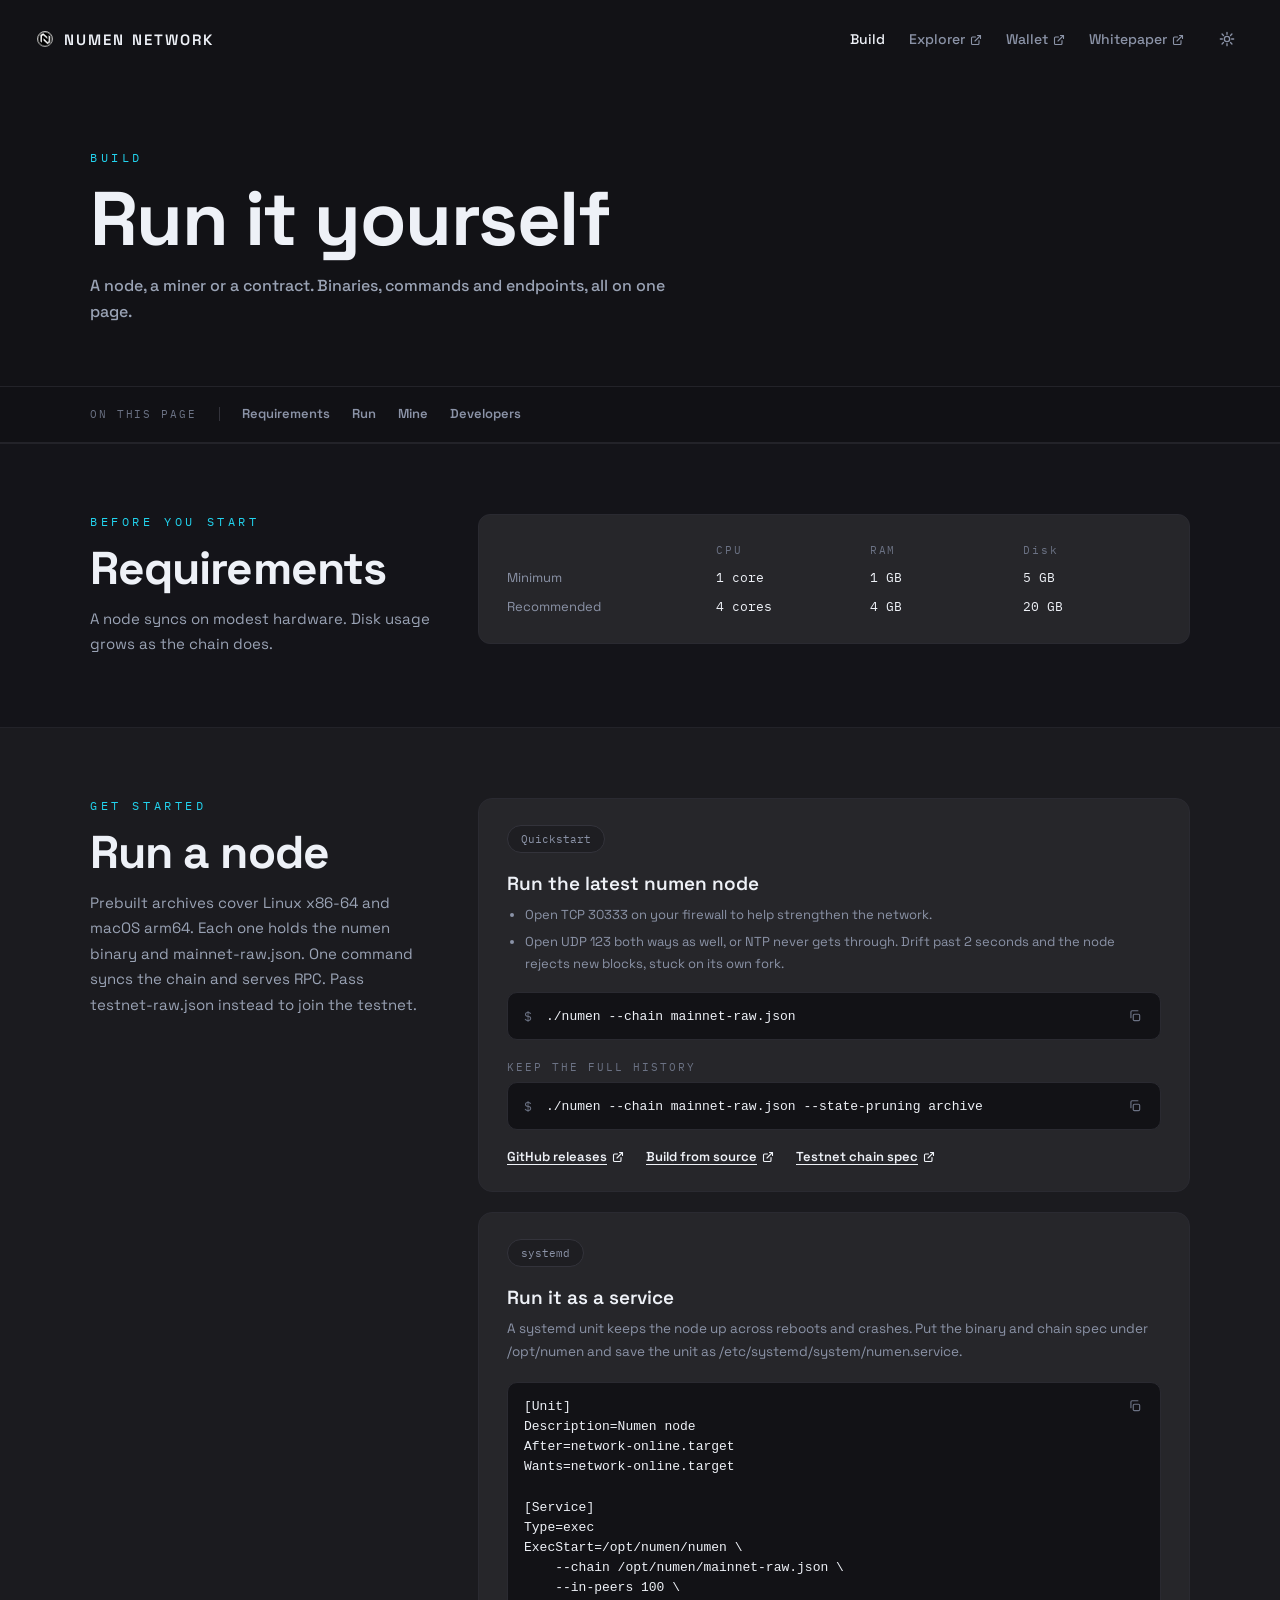
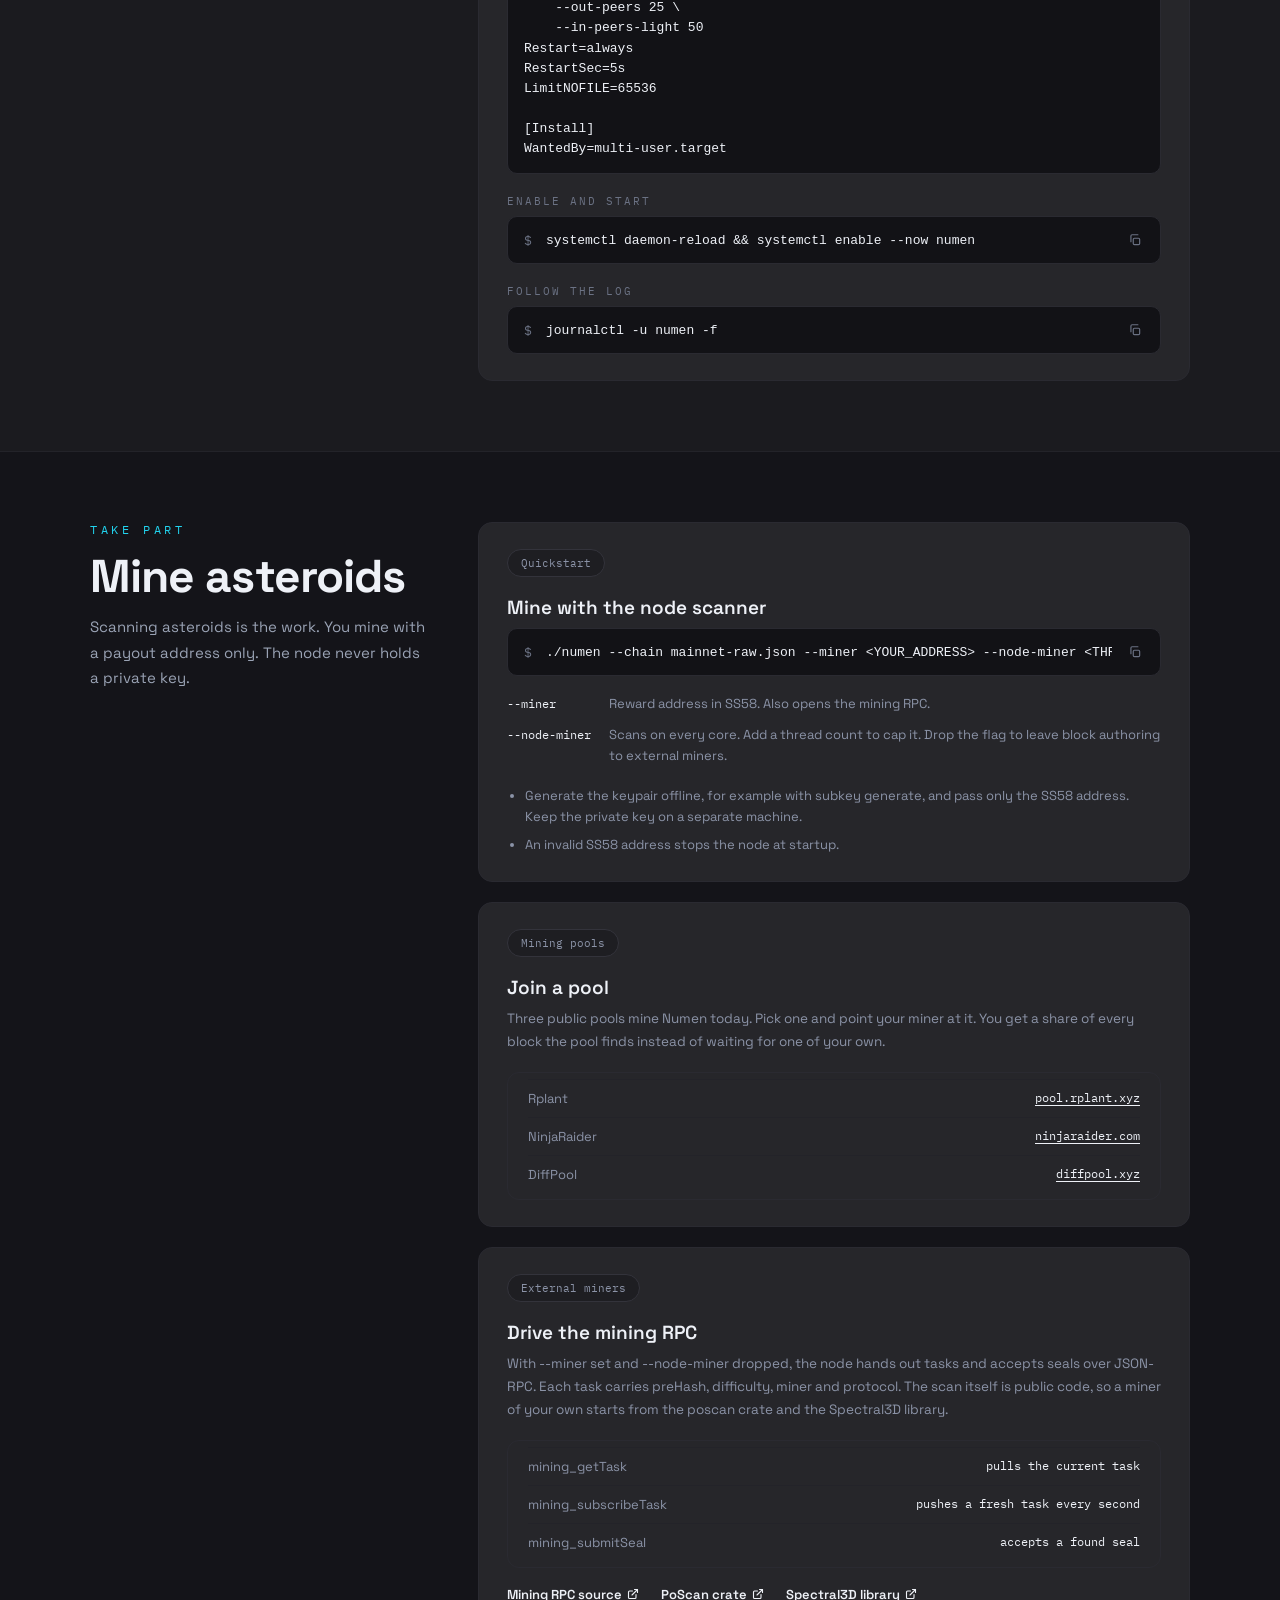
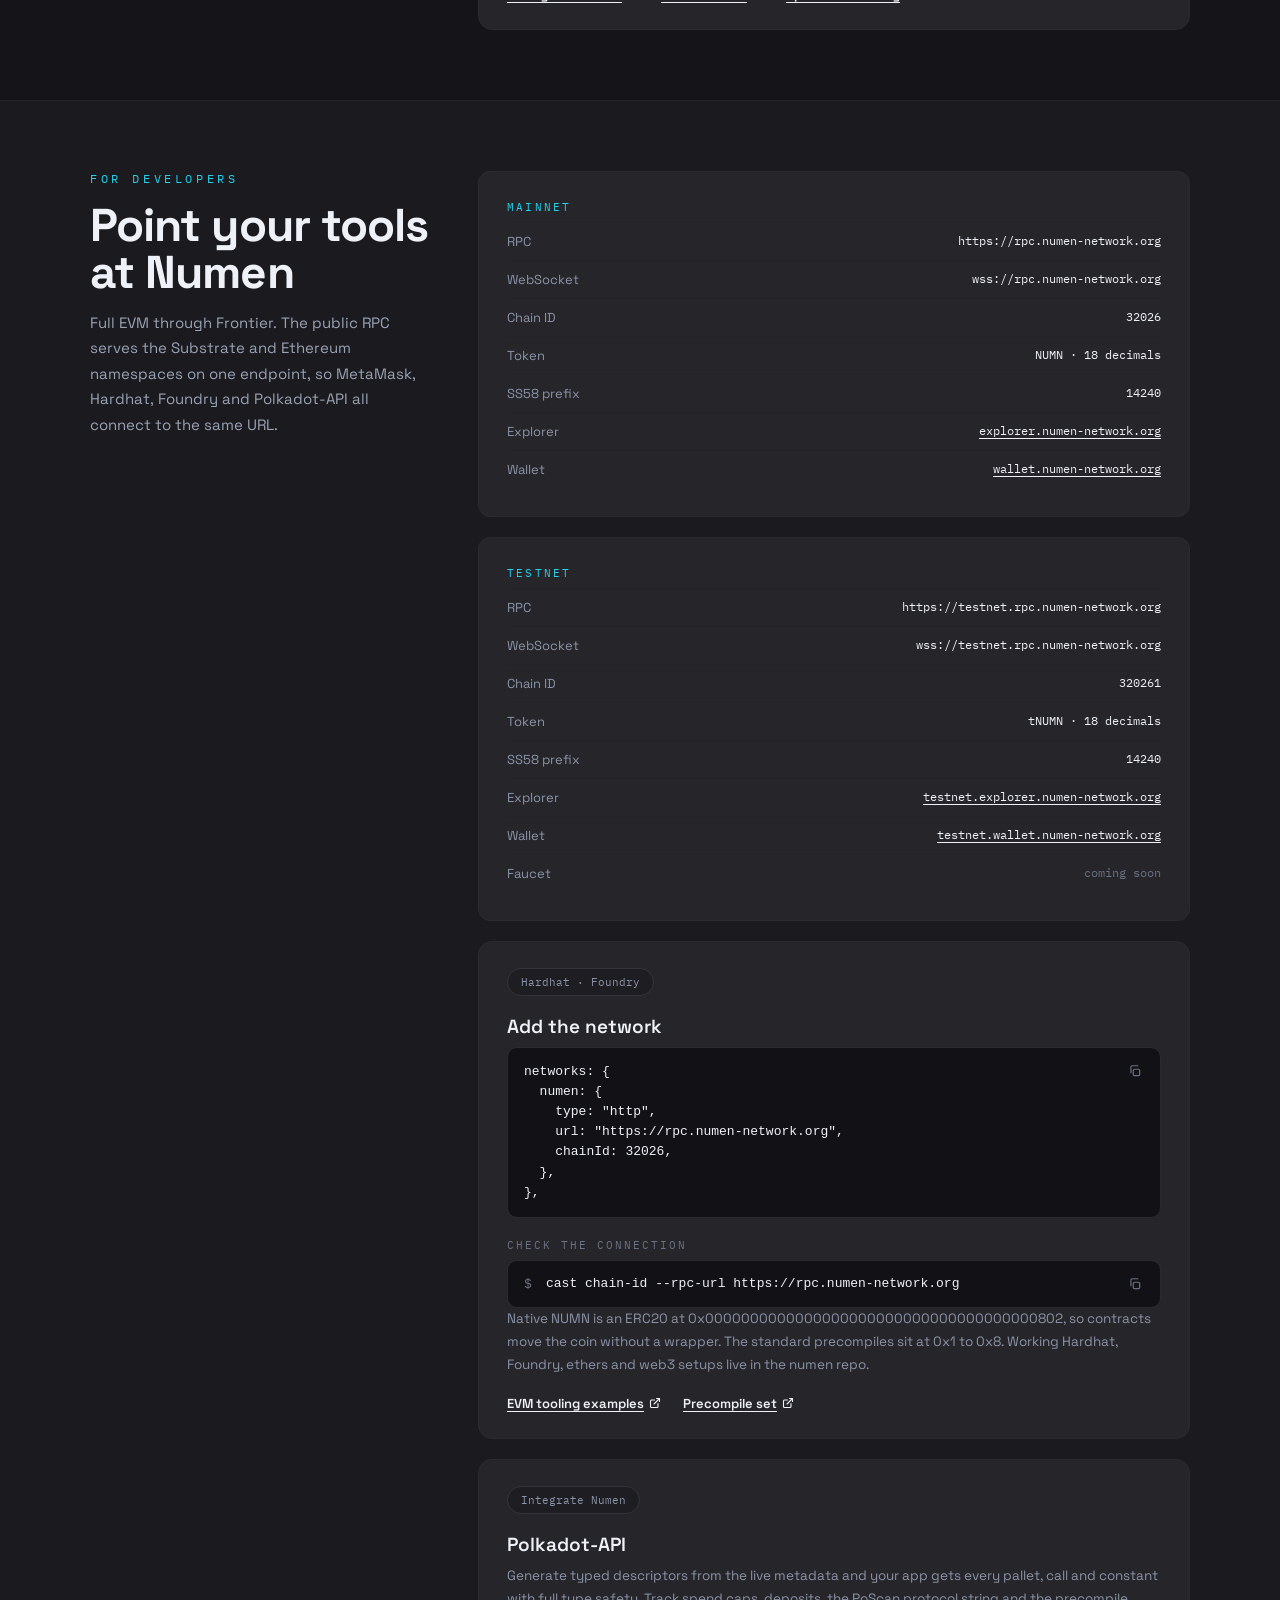
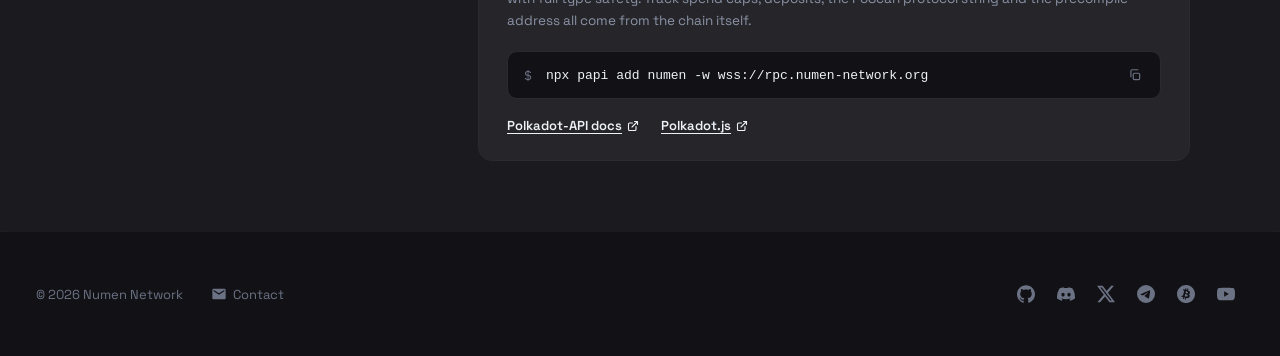
==== build.html @ a29c0e47 "Redesign the site for mainnet launch" ====
<!DOCTYPE html>
<html lang="en">
<head>
<meta charset="utf-8">
<meta name="viewport" content="width=device-width, initial-scale=1">
<title>Numen · Build</title>
<meta name="description" content="Run a Numen node, mine asteroids, point Ethereum tooling at the chain. Binaries, commands and endpoints.">
<meta property="og:type" content="website">
<meta property="og:title" content="Numen · Build">
<meta property="og:description" content="Run a Numen node, mine asteroids, point Ethereum tooling at the chain. Binaries, commands and endpoints.">
<meta property="og:url" content="https://numen-network.org/build.html">
<meta property="og:image" content="https://numen-network.org/og.png">
<meta name="twitter:card" content="summary_large_image">
<meta name="twitter:site" content="@numen_network">
<link rel="canonical" href="https://numen-network.org/build.html">
<link rel="icon" type="image/svg+xml" href="logo.svg">
<link rel="preconnect" href="https://fonts.googleapis.com">
<link rel="preconnect" href="https://fonts.gstatic.com" crossorigin>
<link href="https://fonts.googleapis.com/css2?family=Space+Grotesk:wght@500;600;700&family=IBM+Plex+Mono:wght@400;500&display=swap" rel="stylesheet">
<link rel="stylesheet" href="style.css">
<script>if (localStorage.getItem('numen-theme') === 'light') document.documentElement.dataset.theme = 'light';</script>
<script src="asteroid.js" defer></script>
</head>
<body>

<canvas id="sky"></canvas>

<div class="page">

  <nav class="nav">
    <a class="logo" href="index.html">
      <div class="logo-mark"></div>
      <span class="logo-name">NUMEN network</span>
    </a>
    <div class="nav-links">
      <a href="build.html" aria-current="page">Build</a>
      <a href="https://explorer.numen-network.org" target="_blank" rel="noopener">Explorer<svg width="12" height="12" viewBox="0 0 24 24" fill="none" stroke="currentColor" stroke-width="2.2" stroke-linecap="round" stroke-linejoin="round"><path d="M18 13v6a2 2 0 0 1-2 2H5a2 2 0 0 1-2-2V8a2 2 0 0 1 2-2h6"/><path d="M15 3h6v6M10 14 21 3"/></svg></a>
      <a href="https://wallet.numen-network.org" target="_blank" rel="noopener">Wallet<svg width="12" height="12" viewBox="0 0 24 24" fill="none" stroke="currentColor" stroke-width="2.2" stroke-linecap="round" stroke-linejoin="round"><path d="M18 13v6a2 2 0 0 1-2 2H5a2 2 0 0 1-2-2V8a2 2 0 0 1 2-2h6"/><path d="M15 3h6v6M10 14 21 3"/></svg></a>
      <a href="whitepaper.pdf" target="_blank" rel="noopener">Whitepaper<svg width="12" height="12" viewBox="0 0 24 24" fill="none" stroke="currentColor" stroke-width="2.2" stroke-linecap="round" stroke-linejoin="round"><path d="M18 13v6a2 2 0 0 1-2 2H5a2 2 0 0 1-2-2V8a2 2 0 0 1 2-2h6"/><path d="M15 3h6v6M10 14 21 3"/></svg></a>
    </div>
    <button class="theme-toggle" type="button" aria-label="Toggle theme">
      <svg class="ic-sun" width="16" height="16" viewBox="0 0 24 24" fill="none" stroke="currentColor" stroke-width="2" stroke-linecap="round"><circle cx="12" cy="12" r="4"/><path d="M12 2v3M12 19v3M2 12h3M19 12h3M4.6 4.6l2.1 2.1M17.3 17.3l2.1 2.1M19.4 4.6l-2.1 2.1M6.7 17.3l-2.1 2.1"/></svg>
      <svg class="ic-moon" width="16" height="16" viewBox="0 0 24 24" fill="none" stroke="currentColor" stroke-width="2" stroke-linecap="round" stroke-linejoin="round"><path d="M21 12.8A9 9 0 1 1 11.2 3a7 7 0 0 0 9.8 9.8z"/></svg>
    </button>
  </nav>

  <main>

    <header class="p2-hero">
      <div class="wrap">
        <div class="eyebrow">Build</div>
        <h1>Run it yourself</h1>
        <p class="hero-sub">A node, a miner or a contract. Binaries, commands and endpoints, all on one page.</p>
      </div>
    </header>

    <nav class="subnav" aria-label="On this page">
      <div class="subnav-inner">
        <span class="subnav-label">On this page</span>
        <a href="#requirements">Requirements</a>
        <a href="#run">Run</a>
        <a href="#mine">Mine</a>
        <a href="#developers">Developers</a>
      </div>
    </nav>

    <section id="requirements" class="band">
      <div class="wrap">
        <div class="split">
          <div class="split-head">
            <div class="eyebrow">Before you start</div>
            <h2>Requirements</h2>
            <p class="lead">A node syncs on modest hardware. Disk usage grows as the chain does.</p>
          </div>
          <div class="split-body">
            <div class="panel">
              <div class="req">
                <span></span><span class="req-h">CPU</span><span class="req-h">RAM</span><span class="req-h">Disk</span>
                <span>Minimum</span><span class="val">1 core</span><span class="val">1 GB</span><span class="val">5 GB</span>
                <span>Recommended</span><span class="val">4 cores</span><span class="val">4 GB</span><span class="val">20 GB</span>
              </div>
            </div>
          </div>
        </div>
      </div>
    </section>

    <section id="run" class="band alt">
      <div class="wrap">
        <div class="split">
          <div class="split-head">
            <div class="eyebrow">Get started</div>
            <h2>Run a node</h2>
            <p class="lead">Prebuilt archives cover Linux x86-64 and macOS arm64. Each one holds the numen binary and mainnet-raw.json. One command syncs the chain and serves RPC. Pass testnet-raw.json instead to join the testnet.</p>
          </div>
          <div class="split-body">
            <div class="quickcard">
              <div class="pill">Quickstart</div>
              <h3>Run the latest numen node</h3>
              <ul class="notes">
                <li>Open TCP 30333 on your firewall to help strengthen the network.</li>
                <li>Open UDP 123 both ways as well, or NTP never gets through. Drift past 2 seconds and the node rejects new blocks, stuck on its own fork.</li>
              </ul>
              <div class="cmd">
                <span class="prompt">$</span>
                <code>./numen --chain mainnet-raw.json</code>
                <button class="copy" type="button" aria-label="Copy command">
                  <svg width="14" height="14" viewBox="0 0 24 24" fill="none" stroke="currentColor" stroke-width="2" stroke-linecap="round" stroke-linejoin="round"><rect x="9" y="9" width="11" height="11" rx="2"/><path d="M5 15V5a2 2 0 0 1 2-2h10"/></svg>
                </button>
              </div>
              <div class="cmd-label">Keep the full history</div>
              <div class="cmd">
                <span class="prompt">$</span>
                <code>./numen --chain mainnet-raw.json --state-pruning archive</code>
                <button class="copy" type="button" aria-label="Copy command">
                  <svg width="14" height="14" viewBox="0 0 24 24" fill="none" stroke="currentColor" stroke-width="2" stroke-linecap="round" stroke-linejoin="round"><rect x="9" y="9" width="11" height="11" rx="2"/><path d="M5 15V5a2 2 0 0 1 2-2h10"/></svg>
                </button>
              </div>
              <div class="quicklinks">
                <a class="item-link" href="https://github.com/numen-network/numen/releases" target="_blank" rel="noopener">GitHub releases<svg width="12" height="12" viewBox="0 0 24 24" fill="none" stroke="currentColor" stroke-width="2.2" stroke-linecap="round" stroke-linejoin="round"><path d="M18 13v6a2 2 0 0 1-2 2H5a2 2 0 0 1-2-2V8a2 2 0 0 1 2-2h6"/><path d="M15 3h6v6M10 14 21 3"/></svg></a>
                <a class="item-link" href="https://github.com/numen-network/numen/blob/master/docs/how-to-build.md" target="_blank" rel="noopener">Build from source<svg width="12" height="12" viewBox="0 0 24 24" fill="none" stroke="currentColor" stroke-width="2.2" stroke-linecap="round" stroke-linejoin="round"><path d="M18 13v6a2 2 0 0 1-2 2H5a2 2 0 0 1-2-2V8a2 2 0 0 1 2-2h6"/><path d="M15 3h6v6M10 14 21 3"/></svg></a>
                <a class="item-link" href="https://github.com/numen-network/numen/raw/refs/heads/master/testnet-raw.json" target="_blank" rel="noopener">Testnet chain spec<svg width="12" height="12" viewBox="0 0 24 24" fill="none" stroke="currentColor" stroke-width="2.2" stroke-linecap="round" stroke-linejoin="round"><path d="M18 13v6a2 2 0 0 1-2 2H5a2 2 0 0 1-2-2V8a2 2 0 0 1 2-2h6"/><path d="M15 3h6v6M10 14 21 3"/></svg></a>
              </div>
            </div>
            <div class="quickcard">
              <div class="pill">systemd</div>
              <h3>Run it as a service</h3>
              <p>A systemd unit keeps the node up across reboots and crashes. Put the binary and chain spec under /opt/numen and save the unit as /etc/systemd/system/numen.service.</p>
              <div class="cmd block">
                <pre><code>[Unit]
Description=Numen node
After=network-online.target
Wants=network-online.target

[Service]
Type=exec
ExecStart=/opt/numen/numen \
    --chain /opt/numen/mainnet-raw.json \
    --in-peers 100 \
    --out-peers 25 \
    --in-peers-light 50
Restart=always
RestartSec=5s
LimitNOFILE=65536

[Install]
WantedBy=multi-user.target</code></pre>
                <button class="copy" type="button" aria-label="Copy command">
                  <svg width="14" height="14" viewBox="0 0 24 24" fill="none" stroke="currentColor" stroke-width="2" stroke-linecap="round" stroke-linejoin="round"><rect x="9" y="9" width="11" height="11" rx="2"/><path d="M5 15V5a2 2 0 0 1 2-2h10"/></svg>
                </button>
              </div>
              <div class="cmd-label">Enable and start</div>
              <div class="cmd">
                <span class="prompt">$</span>
                <code>systemctl daemon-reload &amp;&amp; systemctl enable --now numen</code>
                <button class="copy" type="button" aria-label="Copy command">
                  <svg width="14" height="14" viewBox="0 0 24 24" fill="none" stroke="currentColor" stroke-width="2" stroke-linecap="round" stroke-linejoin="round"><rect x="9" y="9" width="11" height="11" rx="2"/><path d="M5 15V5a2 2 0 0 1 2-2h10"/></svg>
                </button>
              </div>
              <div class="cmd-label">Follow the log</div>
              <div class="cmd">
                <span class="prompt">$</span>
                <code>journalctl -u numen -f</code>
                <button class="copy" type="button" aria-label="Copy command">
                  <svg width="14" height="14" viewBox="0 0 24 24" fill="none" stroke="currentColor" stroke-width="2" stroke-linecap="round" stroke-linejoin="round"><rect x="9" y="9" width="11" height="11" rx="2"/><path d="M5 15V5a2 2 0 0 1 2-2h10"/></svg>
                </button>
              </div>
            </div>
          </div>
        </div>
      </div>
    </section>

    <section id="mine" class="band">
      <div class="wrap">
        <div class="split">
          <div class="split-head">
            <div class="eyebrow">Take part</div>
            <h2>Mine asteroids</h2>
            <p class="lead">Scanning asteroids is the work. You mine with a payout address only. The node never holds a private key.</p>
          </div>
          <div class="split-body">
            <div class="quickcard">
              <div class="pill">Quickstart</div>
              <h3>Mine with the node scanner</h3>
              <div class="cmd">
                <span class="prompt">$</span>
                <code>./numen --chain mainnet-raw.json --miner &lt;YOUR_ADDRESS&gt; --node-miner &lt;THREADS&gt;</code>
                <button class="copy" type="button" aria-label="Copy command">
                  <svg width="14" height="14" viewBox="0 0 24 24" fill="none" stroke="currentColor" stroke-width="2" stroke-linecap="round" stroke-linejoin="round"><rect x="9" y="9" width="11" height="11" rx="2"/><path d="M5 15V5a2 2 0 0 1 2-2h10"/></svg>
                </button>
              </div>
              <div class="flags">
                <code>--miner</code><span>Reward address in SS58. Also opens the mining RPC.</span>
                <code>--node-miner</code><span>Scans on every core. Add a thread count to cap it. Drop the flag to leave block authoring to external miners.</span>
              </div>
              <ul class="notes">
                <li>Generate the keypair offline, for example with subkey generate, and pass only the SS58 address. Keep the private key on a separate machine.</li>
                <li>An invalid SS58 address stops the node at startup.</li>
              </ul>
            </div>
            <div class="quickcard">
              <div class="pill">Mining pools</div>
              <h3>Join a pool</h3>
              <p>Three public pools mine Numen today. Pick one and point your miner at it. You get a share of every block the pool finds instead of waiting for one of your own.</p>
              <div class="panel">
                <div class="spec"><span>Rplant</span><span class="val"><a href="https://pool.rplant.xyz/" target="_blank" rel="noopener">pool.rplant.xyz</a></span></div>
                <div class="spec"><span>NinjaRaider</span><span class="val"><a href="https://ninjaraider.com/numen-pplns" target="_blank" rel="noopener">ninjaraider.com</a></span></div>
                <div class="spec"><span>DiffPool</span><span class="val"><a href="https://diffpool.xyz/numen/" target="_blank" rel="noopener">diffpool.xyz</a></span></div>
              </div>
            </div>
            <div class="quickcard">
              <div class="pill">External miners</div>
              <h3>Drive the mining RPC</h3>
              <p>With --miner set and --node-miner dropped, the node hands out tasks and accepts seals over JSON-RPC. Each task carries preHash, difficulty, miner and protocol. The scan itself is public code, so a miner of your own starts from the poscan crate and the Spectral3D library.</p>
              <div class="panel">
                <div class="spec"><span>mining_getTask</span><span class="val">pulls the current task</span></div>
                <div class="spec"><span>mining_subscribeTask</span><span class="val">pushes a fresh task every second</span></div>
                <div class="spec"><span>mining_submitSeal</span><span class="val">accepts a found seal</span></div>
              </div>
              <div class="quicklinks">
                <a class="item-link" href="https://github.com/numen-network/numen/blob/master/node/src/mining_rpc.rs" target="_blank" rel="noopener">Mining RPC source<svg width="12" height="12" viewBox="0 0 24 24" fill="none" stroke="currentColor" stroke-width="2.2" stroke-linecap="round" stroke-linejoin="round"><path d="M18 13v6a2 2 0 0 1-2 2H5a2 2 0 0 1-2-2V8a2 2 0 0 1 2-2h6"/><path d="M15 3h6v6M10 14 21 3"/></svg></a>
                <a class="item-link" href="https://github.com/numen-network/numen/tree/master/consensus/poscan" target="_blank" rel="noopener">PoScan crate<svg width="12" height="12" viewBox="0 0 24 24" fill="none" stroke="currentColor" stroke-width="2.2" stroke-linecap="round" stroke-linejoin="round"><path d="M18 13v6a2 2 0 0 1-2 2H5a2 2 0 0 1-2-2V8a2 2 0 0 1 2-2h6"/><path d="M15 3h6v6M10 14 21 3"/></svg></a>
                <a class="item-link" href="https://github.com/numen-network/spectral3d" target="_blank" rel="noopener">Spectral3D library<svg width="12" height="12" viewBox="0 0 24 24" fill="none" stroke="currentColor" stroke-width="2.2" stroke-linecap="round" stroke-linejoin="round"><path d="M18 13v6a2 2 0 0 1-2 2H5a2 2 0 0 1-2-2V8a2 2 0 0 1 2-2h6"/><path d="M15 3h6v6M10 14 21 3"/></svg></a>
              </div>
            </div>
          </div>
        </div>
      </div>
    </section>

    <section id="developers" class="band alt">
      <div class="wrap">
        <div class="split">
          <div class="split-head">
            <div class="eyebrow">For developers</div>
            <h2>Point your tools at Numen</h2>
            <p class="lead">Full EVM through Frontier. The public RPC serves the Substrate and Ethereum namespaces on one endpoint, so MetaMask, Hardhat, Foundry and Polkadot-API all connect to the same URL.</p>
          </div>
          <div class="split-body">
            <div class="grid2">
              <div class="panel">
                <div class="panel-label">MAINNET</div>
                <div class="spec"><span>RPC</span><span class="val">https://rpc.numen-network.org</span></div>
                <div class="spec"><span>WebSocket</span><span class="val">wss://rpc.numen-network.org</span></div>
                <div class="spec"><span>Chain ID</span><span class="val">32026</span></div>
                <div class="spec"><span>Token</span><span class="val">NUMN · 18 decimals</span></div>
                <div class="spec"><span>SS58 prefix</span><span class="val">14240</span></div>
                <div class="spec"><span>Explorer</span><span class="val"><a href="https://explorer.numen-network.org" target="_blank" rel="noopener">explorer.numen-network.org</a></span></div>
                <div class="spec"><span>Wallet</span><span class="val"><a href="https://wallet.numen-network.org" target="_blank" rel="noopener">wallet.numen-network.org</a></span></div>
              </div>
              <div class="panel">
                <div class="panel-label">TESTNET</div>
                <div class="spec"><span>RPC</span><span class="val">https://testnet.rpc.numen-network.org</span></div>
                <div class="spec"><span>WebSocket</span><span class="val">wss://testnet.rpc.numen-network.org</span></div>
                <div class="spec"><span>Chain ID</span><span class="val">320261</span></div>
                <div class="spec"><span>Token</span><span class="val">tNUMN · 18 decimals</span></div>
                <div class="spec"><span>SS58 prefix</span><span class="val">14240</span></div>
                <div class="spec"><span>Explorer</span><span class="val"><a href="https://testnet.explorer.numen-network.org" target="_blank" rel="noopener">testnet.explorer.numen-network.org</a></span></div>
                <div class="spec"><span>Wallet</span><span class="val"><a href="https://testnet.wallet.numen-network.org" target="_blank" rel="noopener">testnet.wallet.numen-network.org</a></span></div>
                <div class="spec"><span>Faucet</span><span class="val soon">coming soon</span></div>
              </div>
            </div>
            <div class="quickcard">
              <div class="pill">Hardhat · Foundry</div>
              <h3>Add the network</h3>
              <div class="cmd block">
                <pre><code>networks: {
  numen: {
    type: "http",
    url: "https://rpc.numen-network.org",
    chainId: 32026,
  },
},</code></pre>
                <button class="copy" type="button" aria-label="Copy command">
                  <svg width="14" height="14" viewBox="0 0 24 24" fill="none" stroke="currentColor" stroke-width="2" stroke-linecap="round" stroke-linejoin="round"><rect x="9" y="9" width="11" height="11" rx="2"/><path d="M5 15V5a2 2 0 0 1 2-2h10"/></svg>
                </button>
              </div>
              <div class="cmd-label">Check the connection</div>
              <div class="cmd">
                <span class="prompt">$</span>
                <code>cast chain-id --rpc-url https://rpc.numen-network.org</code>
                <button class="copy" type="button" aria-label="Copy command">
                  <svg width="14" height="14" viewBox="0 0 24 24" fill="none" stroke="currentColor" stroke-width="2" stroke-linecap="round" stroke-linejoin="round"><rect x="9" y="9" width="11" height="11" rx="2"/><path d="M5 15V5a2 2 0 0 1 2-2h10"/></svg>
                </button>
              </div>
              <p>Native NUMN is an ERC20 at 0x0000000000000000000000000000000000000802, so contracts move the coin without a wrapper. The standard precompiles sit at 0x1 to 0x8. Working Hardhat, Foundry, ethers and web3 setups live in the numen repo.</p>
              <div class="quicklinks">
                <a class="item-link" href="https://github.com/numen-network/numen/tree/master/zombienet/evm-tooling" target="_blank" rel="noopener">EVM tooling examples<svg width="12" height="12" viewBox="0 0 24 24" fill="none" stroke="currentColor" stroke-width="2.2" stroke-linecap="round" stroke-linejoin="round"><path d="M18 13v6a2 2 0 0 1-2 2H5a2 2 0 0 1-2-2V8a2 2 0 0 1 2-2h6"/><path d="M15 3h6v6M10 14 21 3"/></svg></a>
                <a class="item-link" href="https://github.com/numen-network/numen/blob/master/runtime/src/configs/evm.rs" target="_blank" rel="noopener">Precompile set<svg width="12" height="12" viewBox="0 0 24 24" fill="none" stroke="currentColor" stroke-width="2.2" stroke-linecap="round" stroke-linejoin="round"><path d="M18 13v6a2 2 0 0 1-2 2H5a2 2 0 0 1-2-2V8a2 2 0 0 1 2-2h6"/><path d="M15 3h6v6M10 14 21 3"/></svg></a>
              </div>
            </div>
            <div class="quickcard">
              <div class="pill">Integrate Numen</div>
              <h3>Polkadot-API</h3>
              <p>Generate typed descriptors from the live metadata and your app gets every pallet, call and constant with full type safety. Track spend caps, deposits, the PoScan protocol string and the precompile address all come from the chain itself.</p>
              <div class="cmd">
                <span class="prompt">$</span>
                <code>npx papi add numen -w wss://rpc.numen-network.org</code>
                <button class="copy" type="button" aria-label="Copy command">
                  <svg width="14" height="14" viewBox="0 0 24 24" fill="none" stroke="currentColor" stroke-width="2" stroke-linecap="round" stroke-linejoin="round"><rect x="9" y="9" width="11" height="11" rx="2"/><path d="M5 15V5a2 2 0 0 1 2-2h10"/></svg>
                </button>
              </div>
              <div class="quicklinks">
                <a class="item-link" href="https://papi.how" target="_blank" rel="noopener">Polkadot-API docs<svg width="12" height="12" viewBox="0 0 24 24" fill="none" stroke="currentColor" stroke-width="2.2" stroke-linecap="round" stroke-linejoin="round"><path d="M18 13v6a2 2 0 0 1-2 2H5a2 2 0 0 1-2-2V8a2 2 0 0 1 2-2h6"/><path d="M15 3h6v6M10 14 21 3"/></svg></a>
                <a class="item-link" href="https://polkadot.js.org/" target="_blank" rel="noopener">Polkadot.js<svg width="12" height="12" viewBox="0 0 24 24" fill="none" stroke="currentColor" stroke-width="2.2" stroke-linecap="round" stroke-linejoin="round"><path d="M18 13v6a2 2 0 0 1-2 2H5a2 2 0 0 1-2-2V8a2 2 0 0 1 2-2h6"/><path d="M15 3h6v6M10 14 21 3"/></svg></a>
              </div>
            </div>
          </div>
        </div>
      </div>
    </section>

  </main>

  <footer class="footer">
    <span class="foot-copy">© 2026 Numen Network</span>
    <a class="foot-mail" href="mailto:contact@numen-network.org"><svg width="16" height="16" viewBox="0 0 24 24" fill="currentColor"><path d="M20 4H4c-1.1 0-2 .9-2 2v12c0 1.1.9 2 2 2h16c1.1 0 2-.9 2-2V6c0-1.1-.9-2-2-2zm0 4l-8 5-8-5V6l8 5 8-5v2z"/></svg>Contact</a>
    <a class="foot-icon" href="https://github.com/numen-network/numen" target="_blank" rel="noopener" aria-label="GitHub"><svg width="18" height="18" viewBox="0 0 24 24" fill="currentColor"><path d="M12 .297c-6.63 0-12 5.373-12 12 0 5.303 3.438 9.8 8.205 11.385.6.113.82-.258.82-.577 0-.285-.01-1.04-.015-2.04-3.338.724-4.042-1.61-4.042-1.61C4.422 18.07 3.633 17.7 3.633 17.7c-1.087-.744.084-.729.084-.729 1.205.084 1.838 1.236 1.838 1.236 1.07 1.835 2.809 1.305 3.495.998.108-.776.417-1.305.76-1.605-2.665-.3-5.466-1.332-5.466-5.93 0-1.31.465-2.38 1.235-3.22-.135-.303-.54-1.523.105-3.176 0 0 1.005-.322 3.3 1.23.96-.267 1.98-.399 3-.405 1.02.006 2.04.138 3 .405 2.28-1.552 3.285-1.23 3.285-1.23.645 1.653.24 2.873.12 3.176.765.84 1.23 1.91 1.23 3.22 0 4.61-2.805 5.625-5.475 5.92.42.36.81 1.096.81 2.22 0 1.606-.015 2.896-.015 3.286 0 .315.21.69.825.57C20.565 22.092 24 17.592 24 12.297c0-6.627-5.373-12-12-12"/></svg></a>
    <a class="foot-icon" href="https://discord.gg/ajPKdvrvJK" target="_blank" rel="noopener" aria-label="Discord"><svg width="18" height="18" viewBox="0 0 24 24" fill="currentColor"><path d="M20.317 4.37a19.791 19.791 0 0 0-4.885-1.515.074.074 0 0 0-.079.037c-.21.375-.444.865-.608 1.25a18.27 18.27 0 0 0-5.487 0 12.64 12.64 0 0 0-.617-1.25.077.077 0 0 0-.079-.037A19.736 19.736 0 0 0 3.677 4.37a.07.07 0 0 0-.032.027C.533 9.046-.32 13.58.099 18.058a.082.082 0 0 0 .031.056 19.9 19.9 0 0 0 5.993 3.03.078.078 0 0 0 .084-.028 14.09 14.09 0 0 0 1.226-1.994.076.076 0 0 0-.041-.106 13.107 13.107 0 0 1-1.872-.892.077.077 0 0 1-.008-.128 10.2 10.2 0 0 0 .372-.292.074.074 0 0 1 .077-.01c3.928 1.793 8.18 1.793 12.062 0a.074.074 0 0 1 .078.01c.12.098.246.198.373.292a.077.077 0 0 1-.006.127 12.299 12.299 0 0 1-1.873.892.077.077 0 0 0-.041.107c.36.698.772 1.362 1.225 1.993a.076.076 0 0 0 .084.028 19.839 19.839 0 0 0 6.002-3.03.077.077 0 0 0 .032-.054c.5-5.177-.838-9.674-3.549-13.66a.061.061 0 0 0-.031-.03zM8.02 15.33c-1.182 0-2.157-1.085-2.157-2.419 0-1.333.955-2.419 2.157-2.419 1.21 0 2.176 1.096 2.157 2.42 0 1.333-.956 2.418-2.157 2.418zm7.975 0c-1.183 0-2.157-1.085-2.157-2.419 0-1.333.955-2.419 2.157-2.419 1.21 0 2.176 1.096 2.157 2.42 0 1.333-.946 2.418-2.157 2.418z"/></svg></a>
    <a class="foot-icon" href="https://x.com/numen_network" target="_blank" rel="noopener" aria-label="X"><svg width="18" height="18" viewBox="0 0 24 24" fill="currentColor"><path d="M18.901 1.153h3.68l-8.04 9.19L24 22.846h-7.406l-5.8-7.584-6.638 7.584H.474l8.6-9.83L0 1.154h7.594l5.243 6.932ZM17.61 20.644h2.039L6.486 3.24H4.298Z"/></svg></a>
    <a class="foot-icon" href="https://t.me/numen_network" target="_blank" rel="noopener" aria-label="Telegram"><svg width="18" height="18" viewBox="0 0 24 24" fill="currentColor"><path d="M11.944 0A12 12 0 0 0 0 12a12 12 0 0 0 12 12 12 12 0 0 0 12-12A12 12 0 0 0 12 0a12 12 0 0 0-.056 0zm4.962 7.224c.1-.002.321.023.465.14a.506.506 0 0 1 .171.325c.016.093.036.306.02.472-.18 1.898-.962 6.502-1.36 8.627-.168.9-.499 1.201-.82 1.23-.696.065-1.225-.46-1.9-.902-1.056-.693-1.653-1.124-2.678-1.8-1.185-.78-.417-1.21.258-1.91.177-.184 3.247-2.977 3.307-3.23.007-.032.014-.15-.056-.212s-.174-.041-.249-.024c-.106.024-1.793 1.14-5.061 3.345-.48.33-.913.49-1.302.48-.428-.008-1.252-.241-1.865-.44-.752-.245-1.349-.374-1.297-.789.027-.216.325-.437.893-.663 3.498-1.524 5.83-2.529 6.998-3.014 3.332-1.386 4.025-1.627 4.476-1.635z"/></svg></a>
    <a class="foot-icon" href="https://bitcointalk.org/index.php?action=profile;u=3763959" target="_blank" rel="noopener" aria-label="Bitcointalk"><svg width="18" height="18" viewBox="0 0 24 24" fill="currentColor"><path d="M23.638 14.904c-1.602 6.43-8.113 10.34-14.542 8.736C2.67 22.05-1.244 15.525.362 9.105 1.962 2.67 8.475-1.243 14.9.358c6.43 1.605 10.342 8.115 8.738 14.548v-.002zm-6.35-4.613c.24-1.59-.974-2.45-2.64-3.03l.54-2.153-1.315-.33-.525 2.107c-.345-.087-.705-.167-1.064-.25l.526-2.127-1.32-.33-.54 2.165c-.285-.067-.565-.132-.84-.2l-1.815-.45-.35 1.407s.975.225.955.236c.535.136.63.486.615.766l-1.477 5.92c-.075.166-.24.406-.614.314.015.02-.96-.24-.96-.24l-.66 1.51 1.71.426.93.242-.54 2.19 1.32.327.54-2.17c.36.1.705.19 1.05.273l-.51 2.154 1.32.33.545-2.19c2.24.427 3.93.257 4.64-1.774.57-1.637-.03-2.58-1.217-3.196.854-.193 1.5-.76 1.68-1.93h.01zm-3.01 4.22c-.404 1.64-3.157.75-4.05.53l.72-2.9c.896.23 3.757.67 3.33 2.37zm.41-4.24c-.37 1.49-2.662.735-3.405.55l.654-2.64c.744.18 3.137.524 2.75 2.084v.006z"/></svg></a>
    <a class="foot-icon" href="https://www.youtube.com/@numen_network" target="_blank" rel="noopener" aria-label="YouTube"><svg width="18" height="18" viewBox="0 0 24 24" fill="currentColor"><path d="M23.498 6.186a3.016 3.016 0 0 0-2.122-2.136C19.505 3.545 12 3.545 12 3.545s-7.505 0-9.377.505A3.017 3.017 0 0 0 .502 6.186C0 8.07 0 12 0 12s0 3.93.502 5.814a3.016 3.016 0 0 0 2.122 2.136c1.871.505 9.376.505 9.376.505s7.505 0 9.377-.505a3.015 3.015 0 0 0 2.122-2.136C24 15.93 24 12 24 12s0-3.93-.502-5.814zM9.545 15.568V8.432L15.818 12l-6.273 3.568z"/></svg></a>
  </footer>

</div>

<script>
const nav = document.querySelector('.nav');
const lift = () => nav.classList.toggle('scrolled', window.scrollY > 8);
window.addEventListener('scroll', lift, { passive: true });
lift();

document.querySelector('.theme-toggle').addEventListener('click', () => {
  const light = document.documentElement.dataset.theme !== 'light';
  if (light) document.documentElement.dataset.theme = 'light';
  else delete document.documentElement.dataset.theme;
  localStorage.setItem('numen-theme', light ? 'light' : 'dark');
});

document.querySelectorAll('.copy').forEach((btn) => {
  btn.addEventListener('click', () => {
    navigator.clipboard.writeText(btn.closest('.cmd').querySelector('code').textContent);
  });
});

const subnav = document.querySelector('.subnav');
const spyLinks = [...subnav.querySelectorAll('a')];
const spySections = spyLinks.map((a) => document.querySelector(a.hash));
const spy = () => {
  const y = window.scrollY + window.innerHeight * 0.35;
  let cur = -1;
  spySections.forEach((s, i) => { if (s.offsetTop <= y) cur = i; });
  spyLinks.forEach((a, i) => a.classList.toggle('active', i === cur));
};
window.addEventListener('scroll', spy, { passive: true });
spy();
</script>

</body>
</html>
---- style.css ----
:root {
  --accent: #22d3ee;
  --bg: #121216;
  --bg2: #26262a;
  --bg3: #16161a;
  --ink: #eef1f7;
  --lead: #9aa3b5;
  --body: #8b93a7;
  --dim: #6b7284;
  --line: #232329;
  --line2: #2a2a31;
  --line3: #33333b;
  --line4: #3d3d46;
  --mono: 'IBM Plex Mono', monospace;
}

html { scroll-behavior: smooth; }

body {
  margin: 0;
  background: var(--bg);
  color: var(--ink);
  font-family: 'Space Grotesk', system-ui, sans-serif;
  -webkit-font-smoothing: antialiased;
}

::selection { background: rgba(120, 200, 255, .25); }

a { color: inherit; text-decoration: none; }

#sky {
  position: fixed;
  inset: 0;
  width: 100%;
  height: 100%;
  z-index: 0;
  display: block;
}

.page { position: relative; z-index: 1; }

.wrap { max-width: 1100px; margin: 0 auto; }

h2 {
  margin: 0 0 14px;
  font-size: clamp(30px, 4.5vw, 46px);
  line-height: 1.02;
  letter-spacing: -.02em;
  font-weight: 700;
}

.kicker, .eyebrow {
  font-family: var(--mono);
  font-size: 12px;
  letter-spacing: .3em;
  text-transform: uppercase;
  color: var(--accent);
}

.eyebrow { margin-bottom: 16px; }

.lead {
  margin: 0 0 44px;
  max-width: 640px;
  font-size: 15px;
  line-height: 1.7;
  color: var(--lead);
}

.nav {
  position: fixed;
  top: 0;
  left: 0;
  right: 0;
  z-index: 5;
  display: flex;
  align-items: center;
  gap: 26px;
  padding: 22px 36px;
  border-bottom: 1px solid transparent;
  transition: background-color .3s, border-color .3s;
}

.nav.scrolled {
  background: rgba(18, 18, 22, .8);
  border-bottom-color: var(--line);
  -webkit-backdrop-filter: blur(8px);
  backdrop-filter: blur(8px);
}

.logo { display: flex; align-items: center; gap: 10px; }
.nav .logo { margin-right: auto; }

.logo-mark {
  width: 18px;
  height: 18px;
  background: url("logo.svg") center / contain no-repeat;
}

.logo-name {
  font-weight: 600;
  font-size: 15px;
  letter-spacing: .14em;
  text-transform: uppercase;
}

.nav-links {
  display: flex;
  align-items: center;
  gap: 24px;
  font-size: 14px;
  font-weight: 500;
  color: var(--body);
}

.nav-links a:hover, .nav-links a[aria-current] { color: var(--ink); }

.nav-links svg { margin-left: 5px; vertical-align: -1.5px; }

@media (max-width: 720px) {
  .nav { flex-wrap: wrap; gap: 10px 16px; padding: 14px 20px; }
  .nav-links { order: 1; width: 100%; justify-content: space-between; gap: 12px; font-size: 13px; }
  .nav-links svg { display: none; }
}

.theme-toggle {
  display: grid;
  place-items: center;
  width: 34px;
  height: 34px;
  padding: 0;
  border: 0;
  background: none;
  color: var(--body);
  cursor: pointer;
}

.theme-toggle:hover { color: var(--ink); }

.theme-toggle .ic-moon { display: none; }

html[data-theme="light"] .theme-toggle .ic-sun { display: none; }

html[data-theme="light"] .theme-toggle .ic-moon { display: block; }

.first {
  min-height: 100vh;
  display: grid;
}

.hero {
  position: relative;
  display: grid;
  place-items: center;
  text-align: center;
  padding: 96px 24px 28px;
  box-sizing: border-box;
}

.hero-inner {
  display: flex;
  flex-direction: column;
  align-items: center;
  gap: 20px;
  max-width: 980px;
  margin: 0 auto;
}

.hero h1 {
  margin: 0;
  font-size: clamp(46px, 8.5vw, 112px);
  line-height: .98;
  letter-spacing: -.02em;
  font-weight: 700;
  text-wrap: balance;
}

.hero-sub {
  margin: 0;
  max-width: 600px;
  font-size: 16px;
  line-height: 1.65;
  color: var(--lead);
  font-weight: 500;
}

.hero .cta-row { margin-top: 10px; }

.features {
  background: rgba(18, 18, 22, .55);
  border-top: 1px solid var(--line);
  padding: 110px 36px;
  -webkit-backdrop-filter: blur(4px);
  backdrop-filter: blur(4px);
}

.features .wrap { display: grid; gap: 96px; }

.feature {
  display: grid;
  grid-template-columns: 6fr 5fr;
  gap: 64px;
  align-items: center;
}

.feature:nth-child(even) .feature-text { order: 2; }

.feature h2 { font-size: clamp(26px, 3.2vw, 36px); }

.feature p {
  margin: 0 0 14px;
  font-size: 15px;
  line-height: 1.7;
  color: var(--body);
}

.feature-links { display: flex; gap: 22px; margin-top: 6px; }

.feature-panel canvas, .feature-vis { display: block; margin: 0 auto 18px; }

.feature-panel canvas { width: 100%; height: 170px; }

.feature-panel .tool-grid { justify-content: center; margin-bottom: 22px; }


@media (max-width: 760px) {
  .feature { grid-template-columns: 1fr; gap: 28px; }
  .feature:nth-child(even) .feature-text { order: 0; }
}

.item-link {
  font-size: 13px;
  font-weight: 600;
  text-decoration: underline;
  text-underline-offset: 3px;
}

.item-link:hover { color: var(--accent); }

.item-link svg { margin-left: 5px; vertical-align: -1.5px; }

.tool-grid {
  display: grid;
  grid-template-columns: repeat(3, auto);
  gap: 10px;
}

.tool {
  font-family: var(--mono);
  font-size: 10px;
  color: var(--body);
  border: 1px solid var(--line3);
  border-radius: 8px;
  padding: 8px 10px;
  text-align: center;
}

.vis-note {
  font-family: var(--mono);
  font-size: 9.5px;
  letter-spacing: .1em;
  fill: var(--dim);
}

.roadmap {
  background: rgba(22, 22, 26, .85);
  border-top: 1px solid var(--line);
  padding: 110px 36px;
  -webkit-backdrop-filter: blur(4px);
  backdrop-filter: blur(4px);
}

.roadmap h2 { margin-bottom: 44px; }

.rm-grid {
  display: grid;
  grid-template-columns: repeat(auto-fit, minmax(220px, 1fr));
  gap: 28px 20px;
}

.rm {
  position: relative;
  border-top: 2px solid var(--accent);
  padding: 20px 12px 0 0;
}

.rm::before {
  content: '';
  position: absolute;
  top: -6px;
  left: 0;
  width: 10px;
  height: 10px;
  border-radius: 50%;
  background: var(--accent);
}

.rm.next { border-top-color: var(--line3); }

.rm.next::before {
  background: var(--bg3);
  border: 2px solid var(--line4);
  box-sizing: border-box;
}

.rm-date {
  font-family: var(--mono);
  font-size: 11px;
  color: var(--dim);
  margin-bottom: 8px;
}

.rm h3 { margin: 0 0 8px; font-size: 16.5px; font-weight: 600; }

.rm.next h3 { color: var(--lead); }

.rm p { margin: 0; font-size: 12.5px; line-height: 1.65; color: var(--body); }

.people {
  background: rgba(30, 30, 34, .85);
  border-top: 1px solid var(--line);
  padding: 110px 36px;
  -webkit-backdrop-filter: blur(4px);
  backdrop-filter: blur(4px);
}

.people h2 { margin-bottom: 44px; }

.people-grid {
  display: grid;
  grid-template-columns: repeat(auto-fill, 220px);
  gap: 24px;
}

.person {
  display: flex;
  flex-direction: column;
  align-items: center;
  gap: 14px;
  padding: 28px 20px;
  border: 1px solid var(--line2);
  border-radius: 14px;
  background: var(--bg2);
  text-align: center;
}

.avatar {
  width: 88px;
  height: 88px;
  border-radius: 50%;
  border: 1px solid var(--line3);
  background: var(--bg);
  color: var(--dim);
  display: grid;
  place-items: center;
  overflow: hidden;
}

.avatar svg { width: 44px; height: 44px; }

.avatar img { width: 100%; height: 100%; object-fit: cover; }

.person h3 { margin: 0; font-size: 17px; font-weight: 600; }

.contacts {
  display: flex;
  flex-direction: column;
  gap: 8px;
  font-family: var(--mono);
  font-size: 12px;
  color: var(--body);
}

.contacts span, .contacts a {
  display: flex;
  align-items: center;
  justify-content: center;
  gap: 8px;
}

.contacts a:hover { color: var(--ink); }

@media (max-width: 480px) {
  .people-grid { grid-template-columns: 1fr; }
}

.cta-row {
  display: grid;
  grid-auto-flow: column;
  grid-auto-columns: 1fr;
  gap: 14px;
}

@media (max-width: 480px) {
  .cta-row { grid-auto-flow: row; }
}

.btn-primary {
  padding: 14px 30px;
  background: var(--accent);
  color: var(--bg);
  border-radius: 8px;
  font-size: 15px;
  font-weight: 700;
  text-align: center;
}

.btn-primary:hover { filter: brightness(1.12); }

.btn-secondary {
  padding: 13px 30px;
  border: 1px solid var(--line4);
  color: var(--ink);
  border-radius: 8px;
  font-size: 15px;
  font-weight: 700;
  text-align: center;
}

.btn-secondary:hover { border-color: var(--ink); }

.p2-hero {
  padding: 150px 36px 60px;
}

.p2-hero h1 {
  margin: 0 0 16px;
  font-size: clamp(38px, 6vw, 76px);
  line-height: 1;
  letter-spacing: -.02em;
  font-weight: 700;
}

.p2-hero .hero-sub {
  margin: 0;
  max-width: 620px;
}

.subnav {
  position: sticky;
  top: 79px;
  z-index: 4;
  padding: 14px 36px;
  border-top: 1px solid var(--line);
  border-bottom: 1px solid var(--line);
}

@media (max-width: 720px) {
  .subnav { top: 90px; }
}

.subnav::before {
  content: '';
  position: absolute;
  inset: 0;
  z-index: -1;
  background: rgba(18, 18, 22, .8);
  -webkit-backdrop-filter: blur(8px);
  backdrop-filter: blur(8px);
}

.subnav-inner {
  max-width: 1100px;
  margin: 0 auto;
  display: flex;
  align-items: center;
  gap: 22px;
  overflow-x: auto;
}

.subnav-label {
  font-family: var(--mono);
  font-size: 10.5px;
  letter-spacing: .18em;
  text-transform: uppercase;
  color: var(--dim);
  padding-right: 22px;
  border-right: 1px solid var(--line3);
  white-space: nowrap;
}

.subnav a {
  font-size: 13px;
  font-weight: 600;
  color: var(--body);
  white-space: nowrap;
  padding: 4px 0;
  border-bottom: 2px solid transparent;
}

.subnav a:hover { color: var(--ink); }

.subnav a.active { color: var(--ink); border-bottom-color: var(--ink); }

.panel {
  border: 1px solid var(--line2);
  border-radius: 12px;
  padding: 28px;
  background: var(--bg2);
}

.panel-label {
  font-family: var(--mono);
  font-size: 11px;
  letter-spacing: .2em;
  color: var(--accent);
  margin-bottom: 8px;
}

.panel h3 { margin: 0 0 18px; font-size: 21px; font-weight: 600; }

.spec {
  display: flex;
  justify-content: space-between;
  gap: 12px;
  padding: 10px 0;
  border-top: 1px solid var(--line);
}

.spec span { font-size: 13px; color: var(--body); }

.spec .val { font-family: var(--mono); font-size: 12px; color: var(--ink); text-align: right; overflow-wrap: anywhere; }

.spec a { text-decoration: underline; text-underline-offset: 3px; }

.spec .soon { color: var(--dim); }

.quickcard {
  border: 1px solid var(--line2);
  border-radius: 14px;
  padding: 26px 28px;
  background: var(--bg2);
}

.pill {
  display: inline-block;
  font-family: var(--mono);
  font-size: 11px;
  color: var(--body);
  background: #1e1e22;
  border: 1px solid var(--line3);
  border-radius: 999px;
  padding: 6px 13px;
  margin-bottom: 18px;
}

html[data-theme="light"] .pill { background: #fff; }

.quickcard h3 { margin: 0 0 8px; font-size: 19px; font-weight: 600; }

.quickcard > p {
  margin: 0 0 18px;
  font-size: 13.5px;
  line-height: 1.7;
  color: var(--body);
  overflow-wrap: anywhere;
}

.cmd {
  display: flex;
  align-items: center;
  gap: 14px;
  font-family: var(--mono);
  font-size: 13px;
  color: var(--ink);
  background: var(--bg);
  border: 1px solid var(--line2);
  border-radius: 10px;
  padding: 14px 16px;
}

.cmd .prompt { color: var(--dim); user-select: none; }

.cmd code { flex: 1; min-width: 0; overflow-x: auto; white-space: nowrap; }

.copy {
  display: grid;
  place-items: center;
  border: 0;
  background: none;
  color: var(--dim);
  cursor: pointer;
  padding: 2px;
}

.copy:hover { color: var(--ink); }

.quicklinks {
  display: flex;
  gap: 22px;
  margin-top: 18px;
  flex-wrap: wrap;
}

.band {
  background: rgba(22, 22, 26, .85);
  border-top: 1px solid var(--line);
  padding: 70px 36px;
  scroll-margin-top: 138px;
  -webkit-backdrop-filter: blur(4px);
  backdrop-filter: blur(4px);
}

.band.alt { background: rgba(30, 30, 34, .85); }

@media (max-width: 720px) {
  .band { scroll-margin-top: 150px; }
}

.req {
  display: grid;
  grid-template-columns: 1.4fr 1fr 1fr 1fr;
  gap: 12px 16px;
  font-size: 13px;
  color: var(--body);
}

.req .req-h {
  font-family: var(--mono);
  font-size: 11px;
  letter-spacing: .18em;
  color: var(--dim);
}

.req .val { font-family: var(--mono); font-size: 12.5px; color: var(--ink); }

.quickcard + .quickcard { margin-top: 20px; }

.quickcard .panel { padding: 6px 20px; margin-top: 4px; }

.cmd-label {
  font-family: var(--mono);
  font-size: 11px;
  letter-spacing: .18em;
  text-transform: uppercase;
  color: var(--dim);
  margin: 20px 0 8px;
}

.cmd.block { align-items: flex-start; }

.cmd.block pre { margin: 0; flex: 1; min-width: 0; overflow-x: auto; }

.cmd.block code { white-space: pre; line-height: 1.55; }

.flags {
  display: grid;
  grid-template-columns: auto 1fr;
  gap: 10px 18px;
  margin-top: 18px;
  font-size: 13px;
  line-height: 1.6;
  color: var(--body);
}

.flags code { font-family: var(--mono); font-size: 12px; color: var(--ink); white-space: nowrap; }

.notes {
  margin: 0 0 18px;
  padding-left: 18px;
  font-size: 13px;
  line-height: 1.65;
  color: var(--body);
}

.notes li + li { margin-top: 6px; }

.flags + .notes { margin-top: 18px; }

.notes:last-child { margin-bottom: 0; }

.grid2 { display: grid; gap: 20px; margin-bottom: 20px; }

.split {
  display: grid;
  grid-template-columns: minmax(0, 340px) minmax(0, 1fr);
  gap: 48px;
  align-items: start;
}

.split-head { position: sticky; top: 160px; }

.split-head .lead { margin-bottom: 0; }

@media (max-width: 860px) {
  .split { grid-template-columns: minmax(0, 1fr); gap: 24px; }
  .split-head { position: static; }
  .flags { grid-template-columns: 1fr; gap: 4px 0; }
  .flags span { margin-bottom: 8px; }
}

.footer {
  background: var(--bg);
  border-top: 1px solid var(--line);
  padding: 44px 36px;
  display: flex;
  align-items: center;
  gap: 4px;
  flex-wrap: wrap;
}

.foot-copy { font-size: 13px; color: var(--dim); }

.foot-mail {
  display: inline-flex;
  align-items: center;
  gap: 6px;
  margin-left: 24px;
  margin-right: auto;
  font-size: 13px;
  color: var(--dim);
}

.foot-mail:hover { color: var(--ink); }

.foot-icon {
  display: grid;
  place-items: center;
  width: 36px;
  height: 36px;
  color: var(--dim);
}

.foot-icon:hover { color: var(--ink); }

/* Light theme. Nav button toggles it. Saved in localStorage as numen-theme. */

html[data-theme="light"] {
  --accent: #0891b2;
  --bg: #fafbfd;
  --bg2: #f2f4f8;
  --bg3: #fafbfd;
  --ink: #10131a;
  --lead: #4a5264;
  --body: #5b6375;
  --dim: #8b91a0;
  --line: #e5e8ee;
  --line2: #dde0e8;
  --line3: #cfd4de;
  --line4: #c2c8d4;
}

html[data-theme="light"] ::selection { background: rgba(8, 145, 178, .18); }

html[data-theme="light"] #sky { filter: invert(1) hue-rotate(180deg) contrast(1.15) saturate(1.3); }

html[data-theme="light"] .features { background: rgba(250, 251, 253, .55); }

html[data-theme="light"] .roadmap { background: rgba(250, 251, 253, .85); }

html[data-theme="light"] .people { background: rgba(242, 244, 248, .85); }

html[data-theme="light"] .nav.scrolled { background: rgba(250, 251, 253, .8); }

html[data-theme="light"] .subnav::before { background: rgba(250, 251, 253, .8); }

html[data-theme="light"] .band { background: rgba(250, 251, 253, .85); }

html[data-theme="light"] .band.alt { background: rgba(242, 244, 248, .85); }
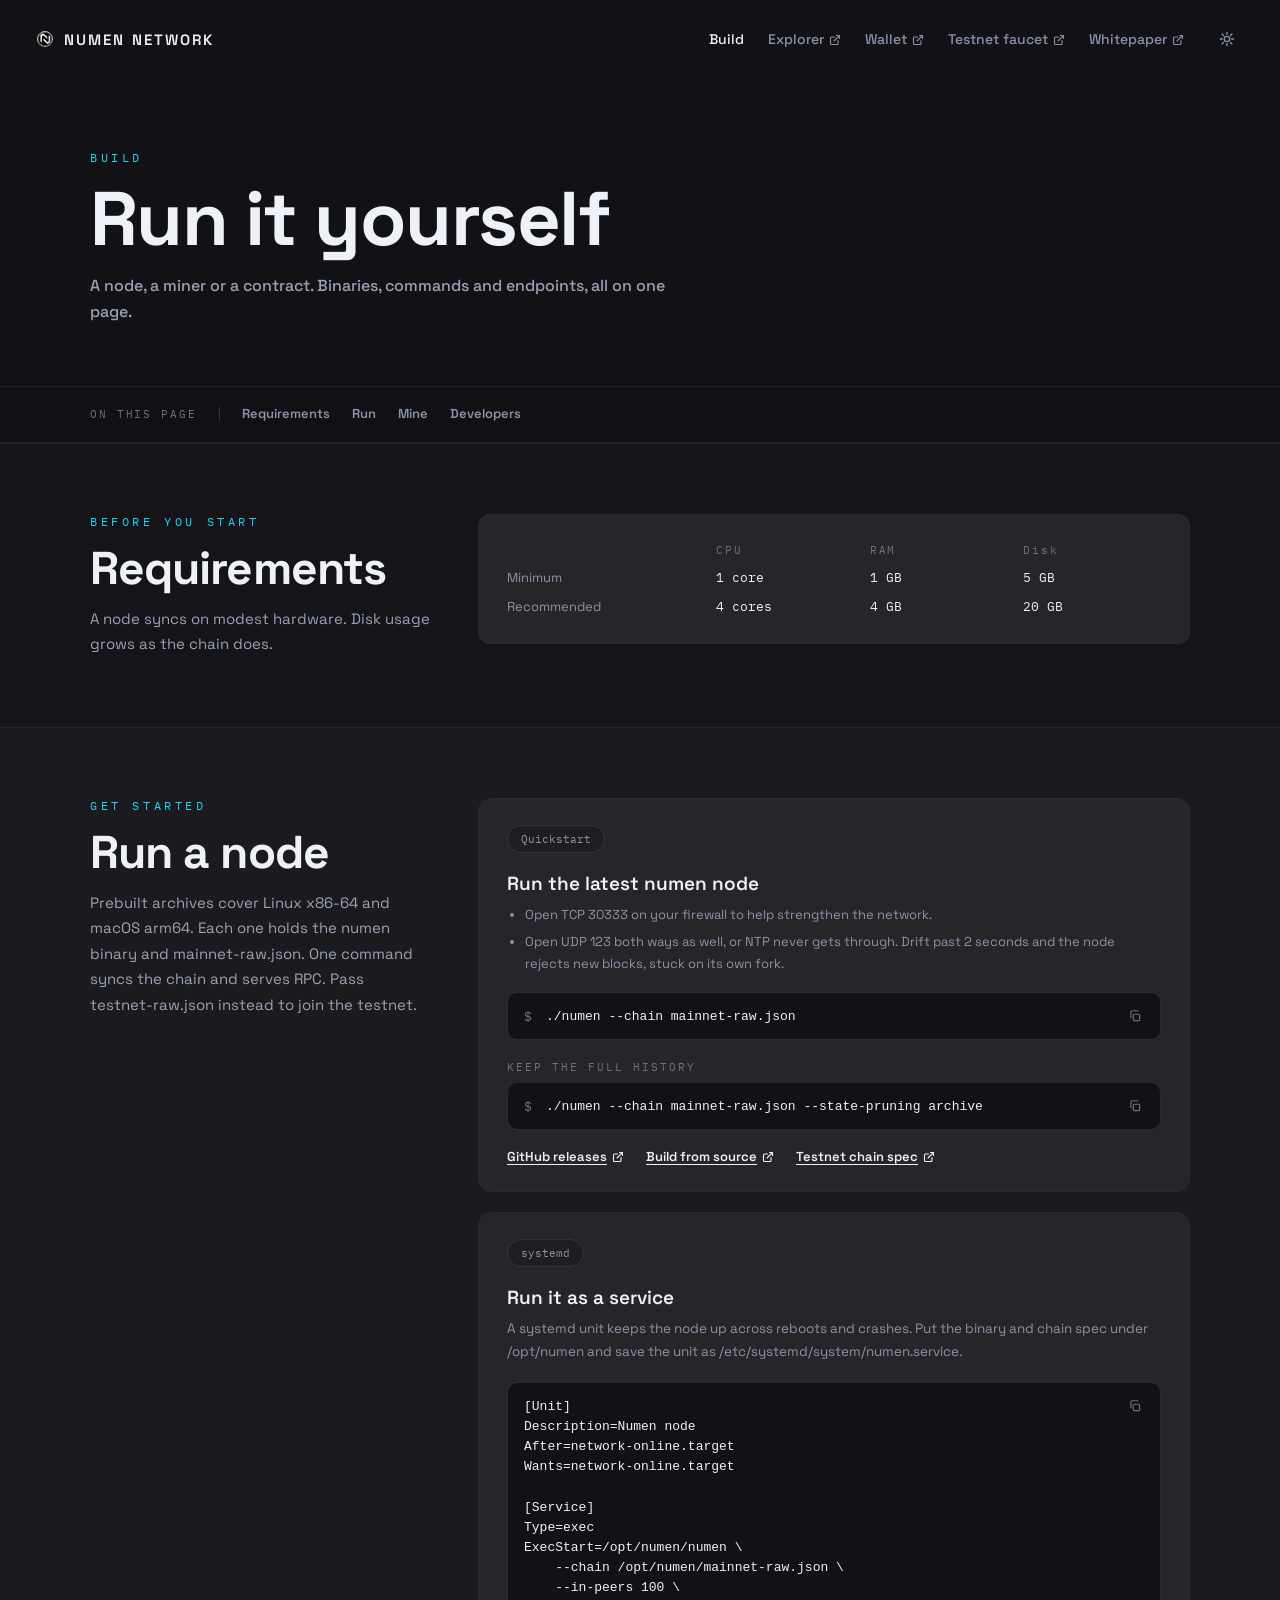
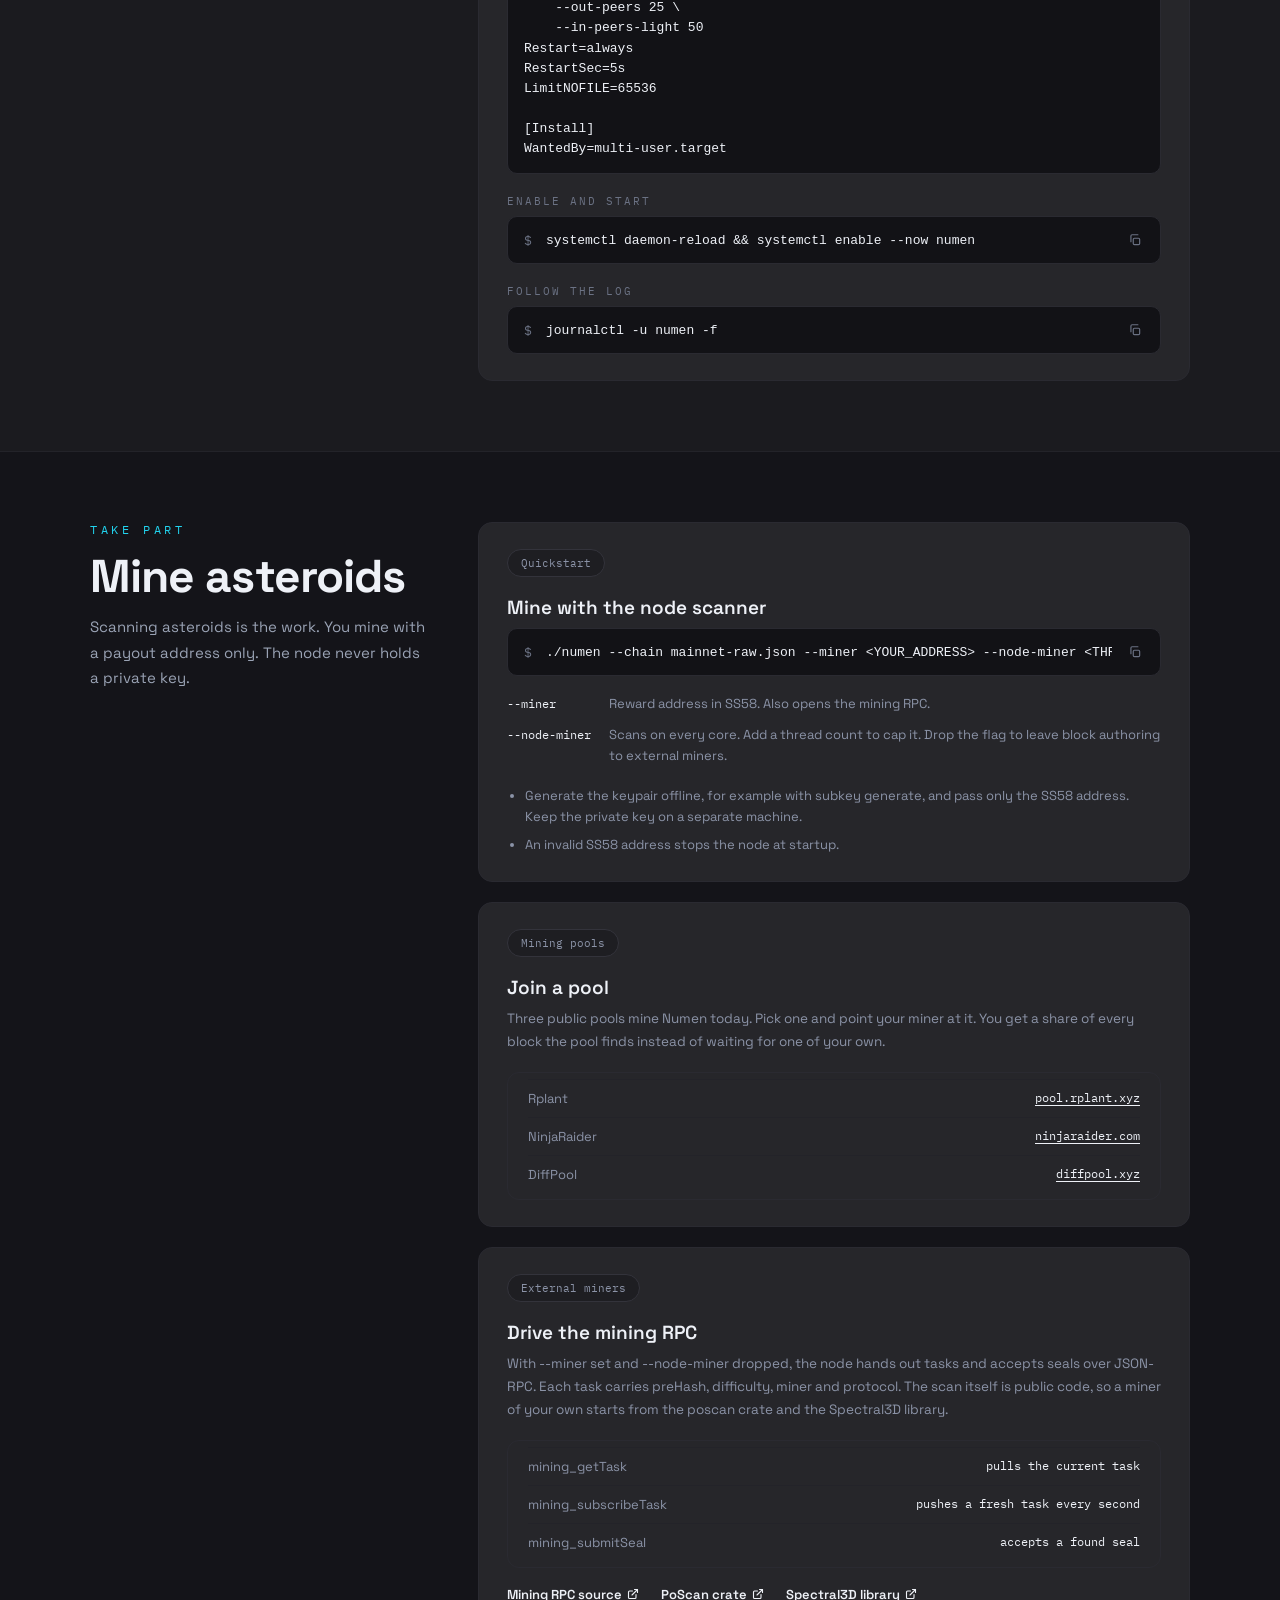
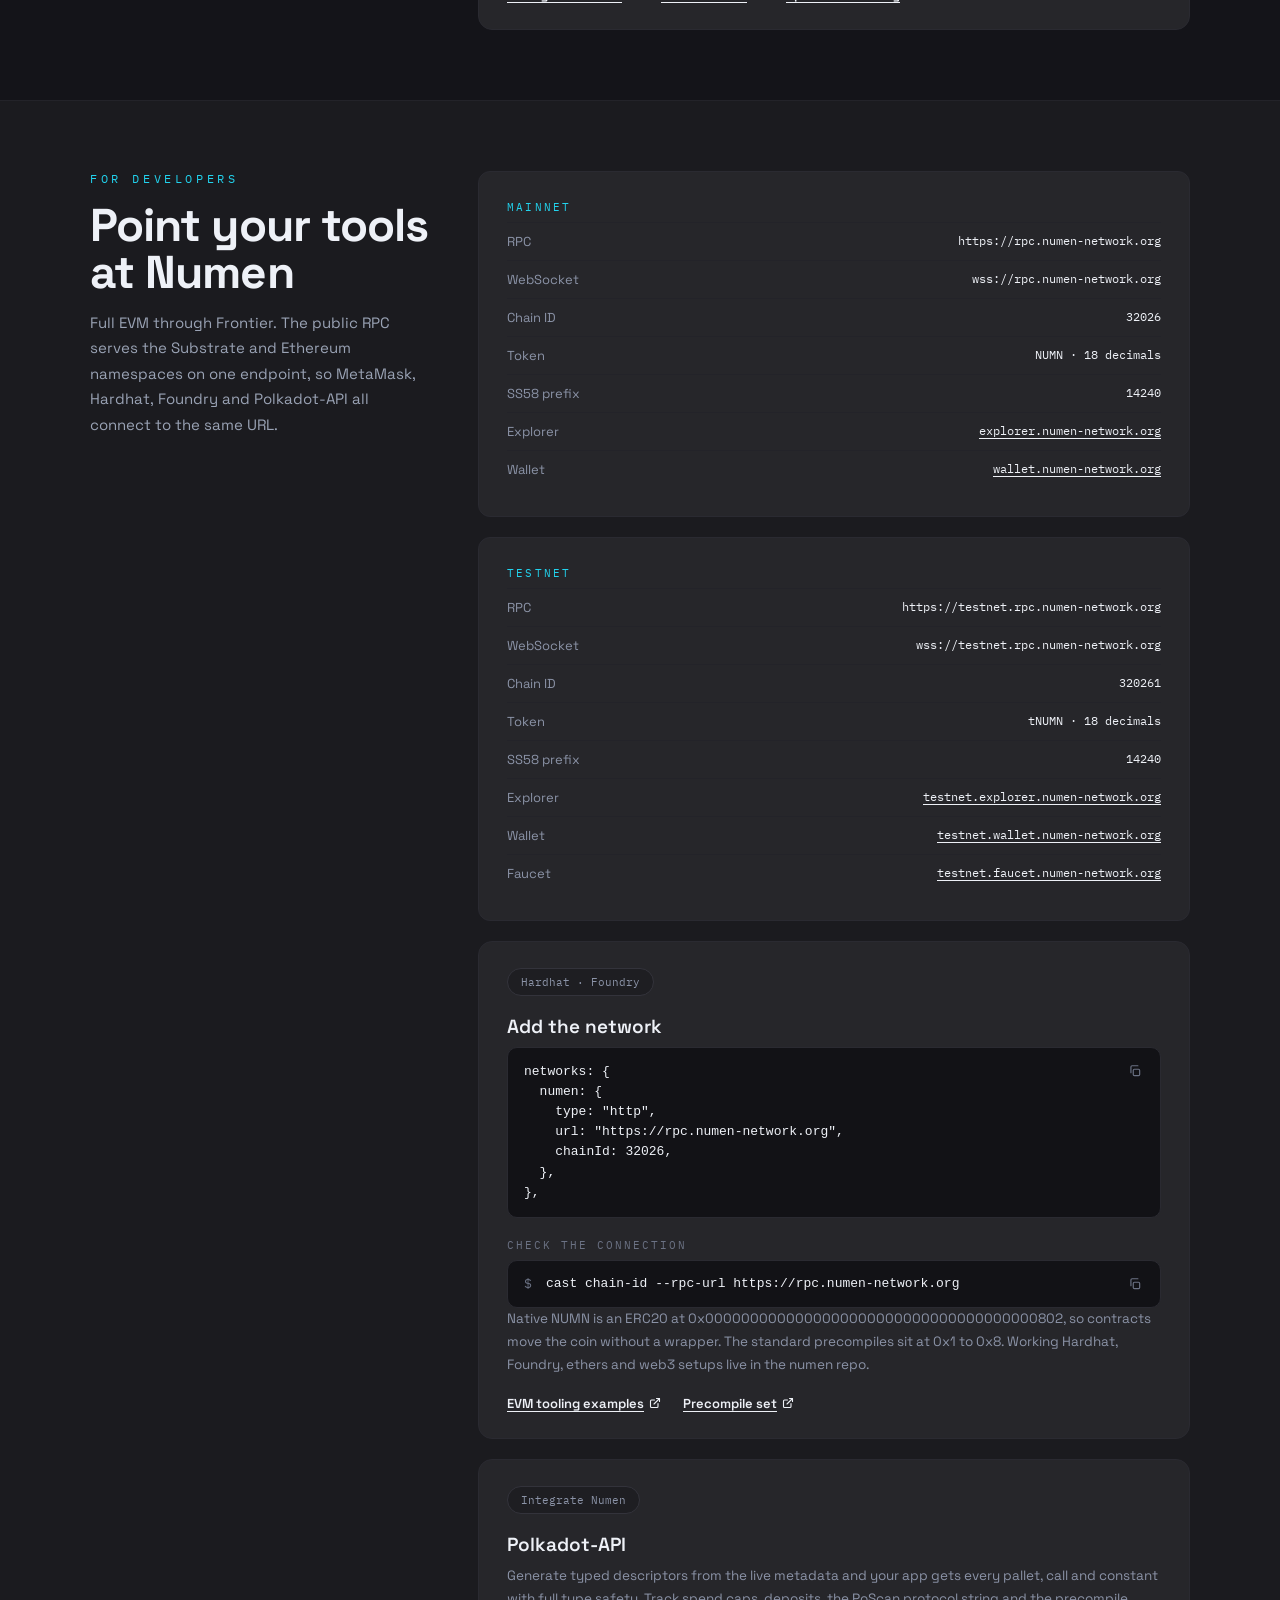
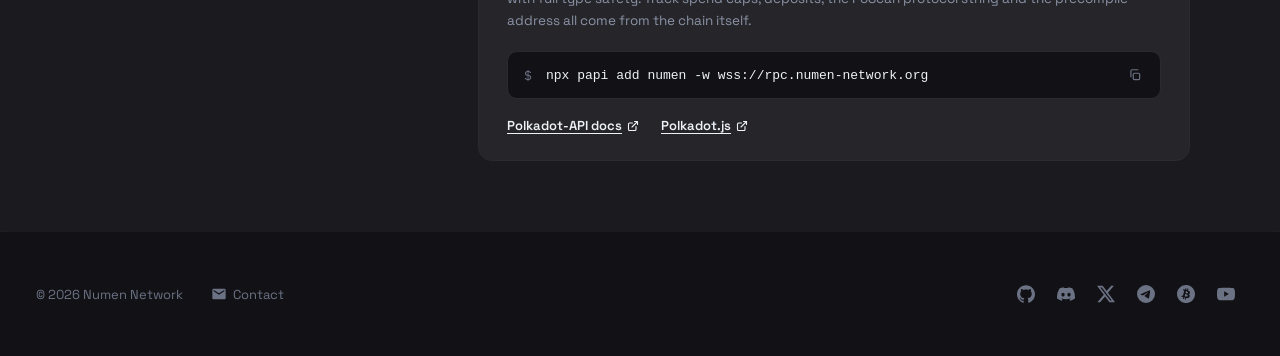
==== commit 9c041f1c: "Link the testnet faucet" ====
--- a/build.html
+++ b/build.html
@@ -11,7 +11,7 @@
 <meta property="og:url" content="https://numen-network.org/build.html">
 <meta property="og:image" content="https://numen-network.org/og.png">
 <meta name="twitter:card" content="summary_large_image">
-<meta name="twitter:site" content="@numen_network">
+<meta name="twitter:site" content="@NumenOnchain">
 <link rel="canonical" href="https://numen-network.org/build.html">
 <link rel="icon" type="image/svg+xml" href="logo.svg">
 <link rel="preconnect" href="https://fonts.googleapis.com">
@@ -36,6 +36,7 @@
       <a href="build.html" aria-current="page">Build</a>
       <a href="https://explorer.numen-network.org" target="_blank" rel="noopener">Explorer<svg width="12" height="12" viewBox="0 0 24 24" fill="none" stroke="currentColor" stroke-width="2.2" stroke-linecap="round" stroke-linejoin="round"><path d="M18 13v6a2 2 0 0 1-2 2H5a2 2 0 0 1-2-2V8a2 2 0 0 1 2-2h6"/><path d="M15 3h6v6M10 14 21 3"/></svg></a>
       <a href="https://wallet.numen-network.org" target="_blank" rel="noopener">Wallet<svg width="12" height="12" viewBox="0 0 24 24" fill="none" stroke="currentColor" stroke-width="2.2" stroke-linecap="round" stroke-linejoin="round"><path d="M18 13v6a2 2 0 0 1-2 2H5a2 2 0 0 1-2-2V8a2 2 0 0 1 2-2h6"/><path d="M15 3h6v6M10 14 21 3"/></svg></a>
+      <a href="https://testnet.faucet.numen-network.org" target="_blank" rel="noopener">Testnet faucet<svg width="12" height="12" viewBox="0 0 24 24" fill="none" stroke="currentColor" stroke-width="2.2" stroke-linecap="round" stroke-linejoin="round"><path d="M18 13v6a2 2 0 0 1-2 2H5a2 2 0 0 1-2-2V8a2 2 0 0 1 2-2h6"/><path d="M15 3h6v6M10 14 21 3"/></svg></a>
       <a href="whitepaper.pdf" target="_blank" rel="noopener">Whitepaper<svg width="12" height="12" viewBox="0 0 24 24" fill="none" stroke="currentColor" stroke-width="2.2" stroke-linecap="round" stroke-linejoin="round"><path d="M18 13v6a2 2 0 0 1-2 2H5a2 2 0 0 1-2-2V8a2 2 0 0 1 2-2h6"/><path d="M15 3h6v6M10 14 21 3"/></svg></a>
     </div>
     <button class="theme-toggle" type="button" aria-label="Toggle theme">
@@ -258,7 +259,7 @@
                 <div class="spec"><span>SS58 prefix</span><span class="val">14240</span></div>
                 <div class="spec"><span>Explorer</span><span class="val"><a href="https://testnet.explorer.numen-network.org" target="_blank" rel="noopener">testnet.explorer.numen-network.org</a></span></div>
                 <div class="spec"><span>Wallet</span><span class="val"><a href="https://testnet.wallet.numen-network.org" target="_blank" rel="noopener">testnet.wallet.numen-network.org</a></span></div>
-                <div class="spec"><span>Faucet</span><span class="val soon">coming soon</span></div>
+                <div class="spec"><span>Faucet</span><span class="val"><a href="https://testnet.faucet.numen-network.org" target="_blank" rel="noopener">testnet.faucet.numen-network.org</a></span></div>
               </div>
             </div>
             <div class="quickcard">
@@ -318,7 +319,7 @@
     <a class="foot-mail" href="mailto:contact@numen-network.org"><svg width="16" height="16" viewBox="0 0 24 24" fill="currentColor"><path d="M20 4H4c-1.1 0-2 .9-2 2v12c0 1.1.9 2 2 2h16c1.1 0 2-.9 2-2V6c0-1.1-.9-2-2-2zm0 4l-8 5-8-5V6l8 5 8-5v2z"/></svg>Contact</a>
     <a class="foot-icon" href="https://github.com/numen-network/numen" target="_blank" rel="noopener" aria-label="GitHub"><svg width="18" height="18" viewBox="0 0 24 24" fill="currentColor"><path d="M12 .297c-6.63 0-12 5.373-12 12 0 5.303 3.438 9.8 8.205 11.385.6.113.82-.258.82-.577 0-.285-.01-1.04-.015-2.04-3.338.724-4.042-1.61-4.042-1.61C4.422 18.07 3.633 17.7 3.633 17.7c-1.087-.744.084-.729.084-.729 1.205.084 1.838 1.236 1.838 1.236 1.07 1.835 2.809 1.305 3.495.998.108-.776.417-1.305.76-1.605-2.665-.3-5.466-1.332-5.466-5.93 0-1.31.465-2.38 1.235-3.22-.135-.303-.54-1.523.105-3.176 0 0 1.005-.322 3.3 1.23.96-.267 1.98-.399 3-.405 1.02.006 2.04.138 3 .405 2.28-1.552 3.285-1.23 3.285-1.23.645 1.653.24 2.873.12 3.176.765.84 1.23 1.91 1.23 3.22 0 4.61-2.805 5.625-5.475 5.92.42.36.81 1.096.81 2.22 0 1.606-.015 2.896-.015 3.286 0 .315.21.69.825.57C20.565 22.092 24 17.592 24 12.297c0-6.627-5.373-12-12-12"/></svg></a>
     <a class="foot-icon" href="https://discord.gg/ajPKdvrvJK" target="_blank" rel="noopener" aria-label="Discord"><svg width="18" height="18" viewBox="0 0 24 24" fill="currentColor"><path d="M20.317 4.37a19.791 19.791 0 0 0-4.885-1.515.074.074 0 0 0-.079.037c-.21.375-.444.865-.608 1.25a18.27 18.27 0 0 0-5.487 0 12.64 12.64 0 0 0-.617-1.25.077.077 0 0 0-.079-.037A19.736 19.736 0 0 0 3.677 4.37a.07.07 0 0 0-.032.027C.533 9.046-.32 13.58.099 18.058a.082.082 0 0 0 .031.056 19.9 19.9 0 0 0 5.993 3.03.078.078 0 0 0 .084-.028 14.09 14.09 0 0 0 1.226-1.994.076.076 0 0 0-.041-.106 13.107 13.107 0 0 1-1.872-.892.077.077 0 0 1-.008-.128 10.2 10.2 0 0 0 .372-.292.074.074 0 0 1 .077-.01c3.928 1.793 8.18 1.793 12.062 0a.074.074 0 0 1 .078.01c.12.098.246.198.373.292a.077.077 0 0 1-.006.127 12.299 12.299 0 0 1-1.873.892.077.077 0 0 0-.041.107c.36.698.772 1.362 1.225 1.993a.076.076 0 0 0 .084.028 19.839 19.839 0 0 0 6.002-3.03.077.077 0 0 0 .032-.054c.5-5.177-.838-9.674-3.549-13.66a.061.061 0 0 0-.031-.03zM8.02 15.33c-1.182 0-2.157-1.085-2.157-2.419 0-1.333.955-2.419 2.157-2.419 1.21 0 2.176 1.096 2.157 2.42 0 1.333-.956 2.418-2.157 2.418zm7.975 0c-1.183 0-2.157-1.085-2.157-2.419 0-1.333.955-2.419 2.157-2.419 1.21 0 2.176 1.096 2.157 2.42 0 1.333-.946 2.418-2.157 2.418z"/></svg></a>
-    <a class="foot-icon" href="https://x.com/numen_network" target="_blank" rel="noopener" aria-label="X"><svg width="18" height="18" viewBox="0 0 24 24" fill="currentColor"><path d="M18.901 1.153h3.68l-8.04 9.19L24 22.846h-7.406l-5.8-7.584-6.638 7.584H.474l8.6-9.83L0 1.154h7.594l5.243 6.932ZM17.61 20.644h2.039L6.486 3.24H4.298Z"/></svg></a>
+    <a class="foot-icon" href="https://x.com/NumenOnchain" target="_blank" rel="noopener" aria-label="X"><svg width="18" height="18" viewBox="0 0 24 24" fill="currentColor"><path d="M18.901 1.153h3.68l-8.04 9.19L24 22.846h-7.406l-5.8-7.584-6.638 7.584H.474l8.6-9.83L0 1.154h7.594l5.243 6.932ZM17.61 20.644h2.039L6.486 3.24H4.298Z"/></svg></a>
     <a class="foot-icon" href="https://t.me/numen_network" target="_blank" rel="noopener" aria-label="Telegram"><svg width="18" height="18" viewBox="0 0 24 24" fill="currentColor"><path d="M11.944 0A12 12 0 0 0 0 12a12 12 0 0 0 12 12 12 12 0 0 0 12-12A12 12 0 0 0 12 0a12 12 0 0 0-.056 0zm4.962 7.224c.1-.002.321.023.465.14a.506.506 0 0 1 .171.325c.016.093.036.306.02.472-.18 1.898-.962 6.502-1.36 8.627-.168.9-.499 1.201-.82 1.23-.696.065-1.225-.46-1.9-.902-1.056-.693-1.653-1.124-2.678-1.8-1.185-.78-.417-1.21.258-1.91.177-.184 3.247-2.977 3.307-3.23.007-.032.014-.15-.056-.212s-.174-.041-.249-.024c-.106.024-1.793 1.14-5.061 3.345-.48.33-.913.49-1.302.48-.428-.008-1.252-.241-1.865-.44-.752-.245-1.349-.374-1.297-.789.027-.216.325-.437.893-.663 3.498-1.524 5.83-2.529 6.998-3.014 3.332-1.386 4.025-1.627 4.476-1.635z"/></svg></a>
     <a class="foot-icon" href="https://bitcointalk.org/index.php?action=profile;u=3763959" target="_blank" rel="noopener" aria-label="Bitcointalk"><svg width="18" height="18" viewBox="0 0 24 24" fill="currentColor"><path d="M23.638 14.904c-1.602 6.43-8.113 10.34-14.542 8.736C2.67 22.05-1.244 15.525.362 9.105 1.962 2.67 8.475-1.243 14.9.358c6.43 1.605 10.342 8.115 8.738 14.548v-.002zm-6.35-4.613c.24-1.59-.974-2.45-2.64-3.03l.54-2.153-1.315-.33-.525 2.107c-.345-.087-.705-.167-1.064-.25l.526-2.127-1.32-.33-.54 2.165c-.285-.067-.565-.132-.84-.2l-1.815-.45-.35 1.407s.975.225.955.236c.535.136.63.486.615.766l-1.477 5.92c-.075.166-.24.406-.614.314.015.02-.96-.24-.96-.24l-.66 1.51 1.71.426.93.242-.54 2.19 1.32.327.54-2.17c.36.1.705.19 1.05.273l-.51 2.154 1.32.33.545-2.19c2.24.427 3.93.257 4.64-1.774.57-1.637-.03-2.58-1.217-3.196.854-.193 1.5-.76 1.68-1.93h.01zm-3.01 4.22c-.404 1.64-3.157.75-4.05.53l.72-2.9c.896.23 3.757.67 3.33 2.37zm.41-4.24c-.37 1.49-2.662.735-3.405.55l.654-2.64c.744.18 3.137.524 2.75 2.084v.006z"/></svg></a>
     <a class="foot-icon" href="https://www.youtube.com/@numen_network" target="_blank" rel="noopener" aria-label="YouTube"><svg width="18" height="18" viewBox="0 0 24 24" fill="currentColor"><path d="M23.498 6.186a3.016 3.016 0 0 0-2.122-2.136C19.505 3.545 12 3.545 12 3.545s-7.505 0-9.377.505A3.017 3.017 0 0 0 .502 6.186C0 8.07 0 12 0 12s0 3.93.502 5.814a3.016 3.016 0 0 0 2.122 2.136c1.871.505 9.376.505 9.376.505s7.505 0 9.377-.505a3.015 3.015 0 0 0 2.122-2.136C24 15.93 24 12 24 12s0-3.93-.502-5.814zM9.545 15.568V8.432L15.818 12l-6.273 3.568z"/></svg></a>
--- a/style.css
+++ b/style.css
@@ -119,7 +119,8 @@
 
 @media (max-width: 720px) {
   .nav { flex-wrap: wrap; gap: 10px 16px; padding: 14px 20px; }
-  .nav-links { order: 1; width: 100%; justify-content: space-between; gap: 12px; font-size: 13px; }
+  .nav-links { order: 1; width: 100%; flex-wrap: wrap; justify-content: space-between; gap: 8px 12px; font-size: 13px; }
+  .nav-links a { white-space: nowrap; }
   .nav-links svg { display: none; }
 }
 
@@ -307,14 +308,84 @@
   font-family: var(--mono);
   font-size: 11px;
   color: var(--dim);
+  min-height: 2lh;
   margin-bottom: 8px;
 }
 
-.rm h3 { margin: 0 0 8px; font-size: 16.5px; font-weight: 600; }
-
-.rm.next h3 { color: var(--lead); }
+.rm h3, .rm h4 { margin: 0 0 8px; font-size: 16.5px; font-weight: 600; }
+
+.rm.next h3, .rm.next h4 { color: var(--lead); }
 
 .rm p { margin: 0; font-size: 12.5px; line-height: 1.65; color: var(--body); }
+
+.rm ul { list-style: none; margin: 0; padding: 0; }
+
+.rm li { padding: 8px 0; border-top: 1px solid var(--line); font-size: 12.5px; line-height: 1.5; color: var(--body); }
+
+.rm li:first-child { border-top: 0; padding-top: 0; }
+
+.ladder, .longterm { margin-top: 96px; }
+
+.ladder h3, .longterm > h3 { margin: 0; font-size: clamp(22px, 2.6vw, 28px); font-weight: 600; letter-spacing: -.01em; }
+
+.longterm > h3 { margin-bottom: 44px; }
+
+.rungs {
+  list-style: none;
+  margin: 0;
+  padding: 0;
+  display: grid;
+  grid-template-columns: repeat(5, 1fr);
+  grid-template-rows: 236px repeat(3, auto);
+  column-gap: 20px;
+}
+
+.rung { display: grid; grid-row: span 4; grid-template-rows: subgrid; }
+
+.rung-rise { align-self: end; }
+
+.rung-n {
+  margin-bottom: 12px;
+  font-size: 42px;
+  line-height: 1;
+  font-weight: 600;
+  letter-spacing: -.02em;
+  color: var(--lead);
+}
+
+.rung-bar {
+  width: 24px;
+  height: calc(var(--v) * 170px);
+  border-radius: 4px 4px 0 0;
+  background: var(--line4);
+}
+
+.rung-tag {
+  border-top: 1px solid var(--line3);
+  padding: 16px 12px 10px 0;
+  font-family: var(--mono);
+  font-size: 11px;
+  letter-spacing: .16em;
+  text-transform: uppercase;
+  color: var(--dim);
+}
+
+.rung h4 { margin: 0; padding: 0 12px 8px 0; font-size: 15.5px; line-height: 1.35; font-weight: 600; color: var(--lead); }
+
+.rung p { margin: 0; padding-right: 12px; font-size: 12.5px; line-height: 1.6; color: var(--body); }
+
+.rung.now .rung-n, .rung.now h4 { color: var(--ink); }
+
+.rung.now .rung-bar { background: var(--accent); }
+
+@media (max-width: 860px) {
+  .ladder h3 { margin-bottom: 26px; }
+  .rungs, .rung { display: block; }
+  .rung { padding: 22px 0; border-top: 1px solid var(--line); }
+  .rung-n { font-size: 34px; }
+  .rung-bar { width: calc(var(--v) * 100%); height: 10px; border-radius: 0 4px 4px 0; }
+  .rung-tag { border: 0; padding-top: 14px; }
+}
 
 .people {
   background: rgba(30, 30, 34, .85);
@@ -522,8 +593,6 @@
 .spec .val { font-family: var(--mono); font-size: 12px; color: var(--ink); text-align: right; overflow-wrap: anywhere; }
 
 .spec a { text-decoration: underline; text-underline-offset: 3px; }
-
-.spec .soon { color: var(--dim); }
 
 .quickcard {
   border: 1px solid var(--line2);
